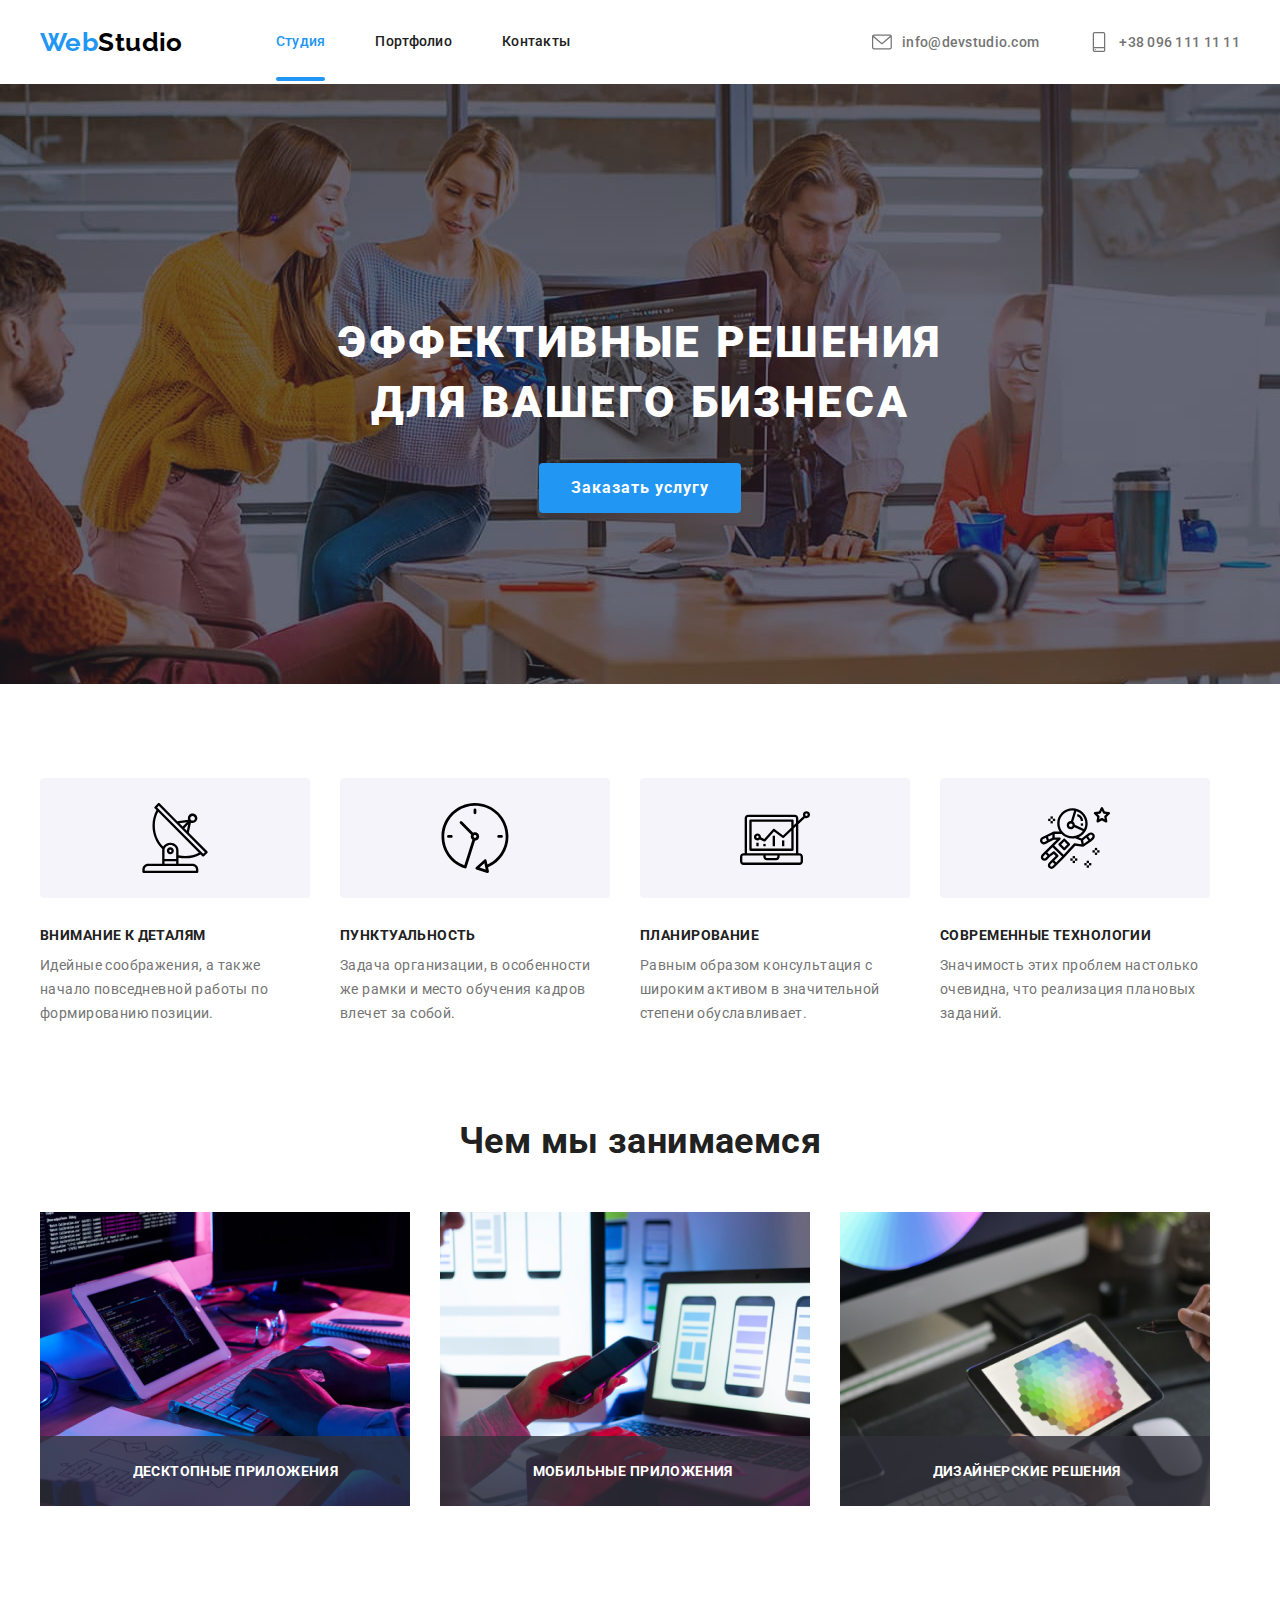
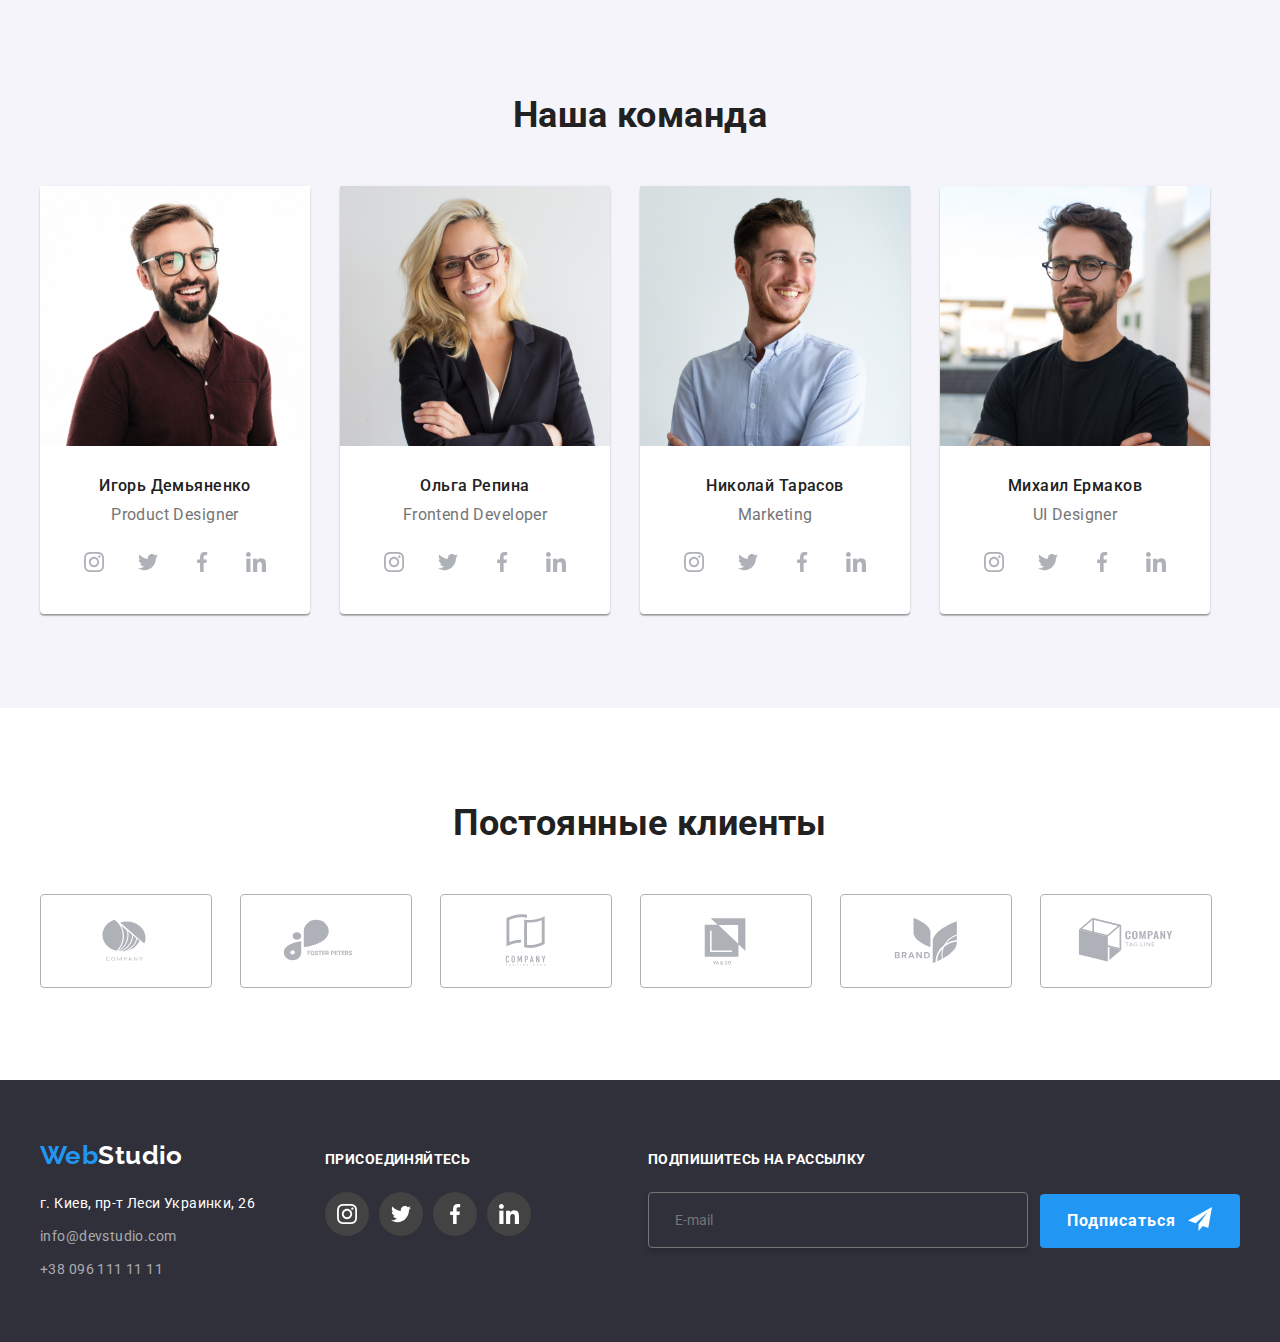
==== index.html @ 3d5f89b4 "add" ====
<!DOCTYPE html>
<html lang="ru">

<head>
    <meta charset="UTF-8">
    <meta http-equiv="X-UA-Compatible" content="IE=edge">
    <meta name="viewport" content="width=device-width, initial-scale=1.0">
    <title>Document</title>
    <link rel="preconnect" href="https://fonts.googleapis.com">
    <link rel="preconnect" href="https://fonts.gstatic.com" crossorigin>
    <link href="https://fonts.googleapis.com/css2?family=Raleway:wght@700&family=Roboto:wght@400;500;700;900&display=swap"
        rel="stylesheet">
    <link rel="stylesheet" href="./css/main.css">
    <link rel="stylesheet" href="./css/normalise.css">
</head>

    <body>
        <header class="header">
            <div class="container">
                <div class="section-header">
                    <nav class="header-nav">
                        <a class="logo link" href=""><span class="accent">Web</span>Studio</a>
                
                        <ul class="header-list list">
                            <li class="header-list-link">
                                <a class="header-link current link" href="./index.html">Студия</a>
                            </li>
                
                            <li class="header-list-link">
                                <a class="header-link link" href="./portfolio.html">Портфолио</a>
                            </li>
                
                            <li class="header-list-link">
                                <a class="header-link link" href="">Контакты</a>
                            </li>
                        </ul>
                    </nav>
                
                    <ul class="header-contakts-list list">
                        <li class="contacts-link">
                            
                            <a class="header-contakts-link link mail" href="mailto:info@devstudio.com">
                                <svg class="header-contakts-icon" aria-hidden="true">
                                    <use href="./images/icons.svg#icon-envelope"></use>
                                </svg>
                            </a>
                        </li>
                
                        <li class="contacts-link">
                            <a class="header-contakts-link link phone" href="tel:+380961111111">
                                <svg class="header-contakts-icon" aria-hidden="true">
                                    <use href="./images/icons.svg#icon-smartphone"></use>
                                </svg>
                            </a>
                        </li>
                    </ul>
                </div>
            </div>
            
        </header>
        <main>
            <div class="overlay">
                <section class="hero">
                    <div class="container">
                        <h1 class="hero-title">Эффективные решения <br> для вашего бизнеса</h1>
                        <button data-modal-open type="button" class="hero-btn btn">Заказать услугу</button>
                    </div>
                </section>
            </div>

            <section class="section benefits">
                <div class="container">
                    <h2 class="benefits-caption">Преимущества</h2>

                    <ul class="list list-benefits">
                        <li class="item">
                            <div class="list-benefits-icon">
                                <svg class="benefit-icon" aria-hidden="true">
                                    <use href="./images/icons.svg#icon-antenna"></use>
                                </svg>
                            </div>
                            <h3 class="benefits-title">Внимание к деталям</h3>
                            <p class="benefits-text">
                                Идейные соображения, а также начало повседневной работы по формированию позиции.
                            </p>
                        </li>
                    
                        <li class="item">
                            <div class="list-benefits-icon">
                                <svg class="benefit-icon" aria-hidden="true">
                                    <use href="./images/icons.svg#icon-clock"></use>
                                </svg>
                            </div>
                            <h3 class="benefits-title">Пунктуальность</h3>
                            <p class="benefits-text">
                                Задача организации, в особенности же рамки и место обучения кадров влечет за собой.
                            </p>
                        </li>
                    
                        <li class="item">
                            <div class="list-benefits-icon">
                                <svg class="benefit-icon" aria-hidden="true">
                                    <use href="./images/icons.svg#icon-diagram"></use>
                                </svg>
                            </div>
                            <h3 class="benefits-title">Планирование</h3>
                            <p class="benefits-text">
                                Равным образом консультация с широким активом в значительной степени обуславливает.
                            </p>
                        </li>
                    
                        <li class="item">
                            <div class="list-benefits-icon">
                                <svg class="benefit-icon" aria-hidden="true">
                                    <use href="./images/icons.svg#icon-astronaut"></use>
                                </svg>
                            </div>
                            <h3 class="benefits-title">Современные технологии</h3>
                            <p class="benefits-text">
                                Значимость этих проблем настолько очевидна, что реализация плановых заданий.
                            </p>
                        </li>
                    </ul>
                </div>
            </section>

            <section class="section section-activity">
                <div class="container">
                    <h2 class="activity-caption">
                        Чем мы занимаемся
                    </h2>
                    <ul class="list list-activity">
                        <li class="picture-activity">
                            <img src="./images/HTML.jpg" alt="код" width="370" height="294">
                            <div class="item-activity one">
                                <p>
                                    Десктопные приложения
                                </p>
                            </div>
                        </li>
                        <li class="picture-activity">
                            <img src="./images/develop.jpg" alt="разработка" width="370" height="294">
                            <div  class="item-activity two">
                                <p>
                                    Мобильные приложения
                                </p>
                            </div>
                        </li>
                        <li class="picture-activity">
                            <img src="./images/designers.jpg" alt="дизайн" width="370" height="294">
                            <div class="item-activity three">
                                <p>
                                    Дизайнерские решения
                                </p>
                            </div>
                        </li>
                    </ul>
                </div>
            </section>

            <section class="section team">
                <div class="container">
                    <h2 class="team-caption">
                        Наша команда
                    </h2>
                    <ul class="list list-team">
                        <li class="item-team">
                            <img src="./images/design.jpg" alt="дизайнер" width="270" height="270">
                            <div class="content-effects">
                                <h3 class="team-content">Игорь Демьяненко</h3><p class="team-position">Product Designer</p>

                                <ul class="list icon-list">
                                    <li class="social-icon-list">
                                        <a class="social-icon-item link" href="#">
                                            <svg class="social-icon" aria-hidden="true">
                                                <use href="./images/icons.svg#icon-insta"></use>
                                            </svg>
                                        </a>
                                    </li>
                                    <li class="social-icon-list">
                                        <a class="social-icon-item link" href="#">
                                            <svg class="social-icon" aria-hidden="true">
                                                <use href="./images/icons.svg#icon-tw"></use>
                                            </svg>
                                        </a>
                                    </li>
                                    <li class="social-icon-list">
                                       <a class="social-icon-item link" href="#">
                                        <svg class="social-icon" aria-hidden="true">
                                            <use href="./images/icons.svg#icon-fb"></use>
                                        </svg>
                                       </a>
                                    </li>
                                    <li class="social-icon-list">
                                        <a class="social-icon-item link" href="#">
                                            <svg class="social-icon" aria-hidden="true">
                                                <use href="./images/icons.svg#icon-in"></use>
                                            </svg>
                                        </a>
                                    </li>
                                </ul>
                 
                            </div>
                        </li>

                        <li class="item-team"><img src="./images/mark.jpg" alt="розработчик" width="270" height="270">
                            <div class="content-effects">
                                <h3 class="team-content">Ольга Репина</h3><p class="team-position">Frontend Developer</p>
                                <ul class="list icon-list">
                                    <li class="social-icon-list">
                                        <a class="social-icon-item link" href="#">
                                            <svg class="social-icon" aria-hidden="true">
                                                <use href="./images/icons.svg#icon-insta"></use>
                                            </svg>
                                        </a>
                                    </li>
                                    <li class="social-icon-list">
                                        <a class="social-icon-item link" href="#">
                                            <svg class="social-icon" aria-hidden="true">
                                                <use href="./images/icons.svg#icon-tw"></use>
                                            </svg>
                                        </a>
                                    </li>
                                    <li class="social-icon-list">
                                        <a class="social-icon-item link" href="#">
                                            <svg class="social-icon" aria-hidden="true">
                                                <use href="./images/icons.svg#icon-fb"></use>
                                            </svg>
                                        </a>
                                    </li>
                                    <li class="social-icon-list">
                                        <a class="social-icon-item link" href="#">
                                            <svg class="social-icon" aria-hidden="true">
                                                <use href="./images/icons.svg#icon-in"></use>
                                            </svg>
                                        </a>
                                    </li>
                                </ul>
                            </div>
                        </li>

                        <li class="item-team"><img src="./images/devel.jpg" alt="маркетолог" width="270" height="270">
                            <div class="content-effects">
                                <h3 class="team-content">Николай Тарасов</h3><p class="team-position">Marketing</p>
                                <ul class="list icon-list">
                                    <li class="social-icon-list">
                                        <a class="social-icon-item link" href="#">
                                            <svg class="social-icon" aria-hidden="true">
                                                <use href="./images/icons.svg#icon-insta"></use>
                                            </svg>
                                        </a>
                                    </li>
                                    <li class="social-icon-list">
                                        <a class="social-icon-item link" href="#">
                                            <svg class="social-icon" aria-hidden="true">
                                                <use href="./images/icons.svg#icon-tw"></use>
                                            </svg>
                                        </a>
                                    </li>
                                    <li class="social-icon-list">
                                        <a class="social-icon-item link" href="#">
                                            <svg class="social-icon" aria-hidden="true">
                                                <use href="./images/icons.svg#icon-fb"></use>
                                            </svg>
                                        </a>
                                    </li>
                                    <li class="social-icon-list">
                                        <a class="social-icon-item link" href="#">
                                            <svg class="social-icon" aria-hidden="true">
                                                <use href="./images/icons.svg#icon-in"></use>
                                            </svg>
                                        </a>
                                    </li>
                                </ul>
                            </div>
                        </li>

                        <li class="item-team"><img src="./images/des.jpg" alt="дизайнер" width="270" height="270">
                            <div class="content-effects">
                                <h3 class="team-content">Михаил Ермаков</h3><p class="team-position">UI Designer</p>
                                <ul class="list icon-list">
                                    <li class="social-icon-list">
                                        <a class="social-icon-item link" href="#">
                                            <svg class="social-icon" aria-hidden="true">
                                                <use href="./images/icons.svg#icon-insta"></use>
                                            </svg>
                                        </a>
                                    </li>
                                    <li class="social-icon-list">
                                        <a class="social-icon-item link" href="#">
                                            <svg class="social-icon" aria-hidden="true">
                                                <use href="./images/icons.svg#icon-tw"></use>
                                            </svg>
                                        </a>
                                    </li>
                                    <li class="social-icon-list">
                                        <a class="social-icon-item link" href="#">
                                            <svg class="social-icon" aria-hidden="true">
                                                <use href="./images/icons.svg#icon-fb"></use>
                                            </svg>
                                        </a>
                                    </li>
                                    <li class="social-icon-list">
                                        <a class="social-icon-item link" href="#">
                                            <svg class="social-icon" aria-hidden="true">
                                                <use href="./images/icons.svg#icon-in"></use>
                                            </svg>
                                        </a>
                                    </li>
                                </ul>
                            </div>                            
                        </li>
                    </ul>
                </div>
            </section>

            <section class="section section-client">
                <div class="container">
                    <h2 class="client-caption">Постоянные клиенты</h2>
                    <ul class="list client-list">
                        <li class="list-icon">
                            <a class="icon-link" href="#">
                                <svg class="client-icon" aria-hidden="true">
                                    <use href="./images/icons.svg#icon-logo"></use>
                                </svg>
                            </a>
                        </li>

                        <li class="list-icon">
                            <a class="icon-link" href="#">
                                <svg class="client-icon" aria-hidden="true">
                                    <use href="./images/icons.svg#icon-logo-1"></use>
                                </svg>
                            </a>
                        </li>

                        <li class="list-icon">
                            <a class="icon-link" href="#">
                                <svg class="client-icon" aria-hidden="true">
                                    <use href="./images/icons.svg#icon-logo-2"></use>
                                </svg>
                            </a>
                        </li>

                        <li class="list-icon">
                            <a class="icon-link" href="#">
                                <svg class="client-icon" aria-hidden="true">
                                    <use href="./images/icons.svg#icon-logo-3"></use>
                                </svg>
                            </a>
                        </li>

                        <li class="list-icon">
                            <a class="icon-link" href="#">
                                <svg class="client-icon" aria-hidden="true">
                                    <use href="./images/icons.svg#icon-logo-4"></use>
                                </svg>
                            </a>
                        </li>

                        <li class="list-icon">
                            <a class="icon-link" href="#">
                                <svg class="client-icon" aria-hidden="true">
                                    <use href="./images/icons.svg#icon-untitled"></use>
                                </svg>
                            </a>
                        </li>
                    </ul>
                    
                </div>
            </section>

        </main>

        <footer class="footer">
                <div class="container footer-flex">
                    <div class="adress">
                        <a class="logo link" href=""><span class="accent">Web</span>Studio</a>
                        
                        <address>
                            <ul class="footer-contakts-list list">
                                <li class="footer-menu">
                                    <a class="footer-contakts-link link" href="">г. Киев, пр-т Леси Украинки, 26</a>
                                </li>
                        
                                <li class="footer-menu">
                                    <a class="footer-contakts-link items link" href="mailto:info@devstudio.com">info@devstudio.com</a>
                                </li>
                        
                                <li class="footer-menu">
                                    <a class="footer-contakts-link items link" href="tel:+380961111111">+38 096 111 11 11</a>
                                </li>
                            </ul>
                        </address>
                    </div>
                    
                    <div>
                        <b class="cta">присоединяйтесь</b>
                        <ul class="list list-cta">
                            <li class="social-item-cta">
                                <a class="social-icon-footer link" href="#">
                                    <svg class="social-icon-cta" aria-hidden="true">
                                        <use href="./images/icons.svg#icon-insta"></use>
                                    </svg>
                                </a>
                            </li>
                            <li class="social-item-cta">
                                <a class="social-icon-footer link" href="#">
                                    <svg class="social-icon-cta" aria-hidden="true">
                                        <use href="./images/icons.svg#icon-tw"></use>
                                    </svg>
                                </a>
                            </li>
                            <li class="social-item-cta">
                                <a class="social-icon-footer link" href="#">
                                    <svg class="social-icon-cta" aria-hidden="true">
                                        <use href="./images/icons.svg#icon-fb"></use>
                                    </svg>
                                </a>
                            </li>
                            <li class="social-item-cta">
                                <a class="social-icon-footer link" href="#">
                                    <svg class="social-icon-cta" aria-hidden="true">
                                        <use href="./images/icons.svg#icon-in"></use>
                                    </svg>
                                </a>
                            </li>
                        </ul>
                    </div>

                    <div class="follow-form">
                        <b class="cta">подпишитесь на рассылку</b>
                        <form class="form-follow-send">
                            <label class="form-follow-lable" for="follow-email"></label>
                            <input class="form-follow-input" id="follow-email" type="text" name="email" placeholder="E-mail">
                            <button class="form-send-button" type="submit">Подписаться
                                <svg class="form-send-icon" aria-hidden="true" width="24" height="24">
                                    <use href="./images/icons.svg#icon-send"></use>
                                </svg>
                            </button>
                        </form>
                    </div>
                </div>
        </footer>
        <script src="./js/modal.js"></script>

        <div class="backdrop is-hidden" data-modal>
            <div class="modal">
                <button type="button" data-modal-close class="modal-button">
                    <svg class="close-button" aria-hidden="true" width="11" height="11">
                        <use href="./images/icons.svg#icon-Vector"></use>
                    </svg>
                </button>
                <strong class="modal-title">
                    Оставьте свои данные, мы вам перезвоним
                </strong>
                <form class="form" name="form-main">
                    <div class="form-field-group">
                        <label class="form-field-lable" for="user-name">Имя</label>                    
                        <input class="form-field-input" id="user-name" type="text" name="name" autofocus>
                        <svg class="form-field-icon" aria-hidden="true" width="12" height="12">
                            <use href="./images/icons.svg#icon-user"></use>
                        </svg>
                    </div>

                    <label class="form-field-lable" for="user-tel">Телефон</label>
                    <div class="form-field-group">
                        <input class="form-field-input" id="user-tel" type="tel" name="tel">
                        <svg class="form-field-icon" aria-hidden="true" width="13" height="13">
                            <use href="./images/icons.svg#icon-tel"></use>
                        </svg>
                    </div>
                
                    <label class="form-field-lable" for="user-email">Почта</label>
                    <div class="form-field-group">
                        <input class="form-field-input" id="user-email" type="email" name="email">
                        <svg class="form-field-icon" aria-hidden="true" width="15" height="12">
                            <use href="./images/icons.svg#icon-email"></use>
                        </svg>
                    </div>
                
                    <label class="form-field-lable" for="user-comment">Коментарий</label>
                    <div class="form-field-group">
                        
                        <textarea class="form-field-input form-field-textarea" name="feedback" id="user-comment" rows="10"
                            placeholder="Введите текст"></textarea>
                    </div>

                    <label class="check option"><a class="check__agree" href="">Условия договора</a>Соглашаюсь с рассылкой и принимаю 
                        <input class="check__input visually-hidden" type="checkbox" name="term-condition">
                    </label>
                    <button class="form-field-button" type="submit">Отправить</button>
                </form>
            </div>
        </div>
        <script src="./css/js/modal.js"></script>
    </body>
</html>
---- css/main.css ----
:root {
  --font-family-primary: 'Roboto', sans-serif;
  --font-family-logo: 'Raleway', sans-serif;
  --color-background-primary: #e5e5e5;
  --color-tertiary: #ffffff;
  --color-primary: #757575;
  --color-secondary: #212121;
  --color-accent: #2196f3;
  --color-background: #2f303a;
  --color-button: #f5f4fa;
  --color-button-secondary: #eeeeee;
  --color-logo: #000000;
  --color-top: #ececec;
  --color-client: #afb1b8;
}

body {
  font-family: var(--font-family-primary);
  background-color: var(--color-background-primar);
  color: var(--color-primary);
  font-size: 14px;
  font-weight: 400;
  line-height: 1.7;
  letter-spacing: 0.03em;
}

.link {
  text-decoration: none;
  color: inherit;
  transition: opacity 250ms cubic-bezier(0.4, 0, 0.2, 1);
}

.list {
  list-style: none;
  display: flex;
  padding-left: 0;
  margin: 0;
}

/* .section-header,
.section-hero,
.section-benefits,
.section-activity,
.section-team,
.section-footer,
.section-button { */

.container {
  margin-left: auto;
  margin-right: auto;
  width: 1200px;
  padding-left: 15px;
  padding-right: 15px;
}

h1,
h2,
h3,
h4,
h5,
h6,
p {
  margin: 0;
}

img {
  display: block;
  max-width: 100%;
  height: auto;
}

.section {
  padding-top: 94px;
  padding-bottom: 94px;
}

*:focus-visible {
  outline: none;
}

/* header */

.section-header .header-nav {
  display: flex;
  align-items: center;
}

.section-header {
  display: flex;
}
.logo {
  font-family: var(--font-family-logo);
  font-weight: 700;
  font-size: 26px;
  line-height: 1.19;

  color: var(--color-logo);
}

.accent {
  color: var(--color-accent);
}

.header-link,
.header-contakts-link {
  padding-top: 32px;
  padding-bottom: 32px;

  font-weight: 500;
  line-height: 1.14;
  line-height: 100%;
  letter-spacing: 0.02em;
  color: var(--color-secondary);
}
.current {
  position: relative;
}
.header-link.current::after {
  position: absolute;
  content: ' ';
  display: block;
  background-color: var(--color-accent);
  bottom: 0;
  height: 4px;
  width: 100%;
  border-radius: 2px;
}

.mail::after {
  content: 'info@devstudio.com';
  display: inline-block;
}

.phone::after {
  content: '+38 096 111 11 11';
  display: inline-block;
}

.contacts-link {
  display: flex;
  align-items: center;
}

.header-contakts-link {
  display: flex;
  align-items: center;
  fill: var(--color-primary);
  cursor: pointer;
  color: var(--color-primary);
}

.header-link:hover,
.header-link:focus,
.current,
.accent {
  color: var(--color-accent);
  transition: cubic-bezier(0.4, 0, 0.2, 1);
  transition-duration: 250ms;
}

.current::after {
  content: ' ';
}

.header-contakts-link:hover,
.header-contakts-link:focus {
  color: var(--color-accent);
  fill: var(--color-accent);
  transition: cubic-bezier(0.4, 0, 0.2, 1);
  transition-duration: 250ms;
}

.header-contakts-icon {
  width: 20px;
  height: 20px;
  margin-right: 10px;
}

.header-list {
  margin-left: 93px;
}
.header-contakts-list {
  margin-left: auto;
}

.header-list-link:not(:last-child),
.contacts-link:not(:last-child) {
  margin-right: 50px;
}

/* hero */

.hero {
  padding-top: 200px;
  padding-bottom: 200px;
  text-align: center;
}
.overlay {
  background-image: linear-gradient(to right, rgba(47, 48, 58, 0.4), rgba(47, 48, 58, 0.4)),
    url(../images/bg.jpg);
  background-color: var(--color-background);
  background-repeat: no-repeat;
  background-position: center;
  background-size: cover;
  max-width: 1600px;
  max-height: 600px;
  margin-left: auto;
  margin-right: auto;
}

.hero-title {
  font-weight: 900;
  font-size: 44px;
  text-transform: uppercase;
  letter-spacing: 0.06em;
  line-height: 1.36;
  margin-bottom: 30px;
  color: var(--color-tertiary);
}

.btn {
  margin: auto;
}

.hero-btn {
  background-color: var(--color-accent);

  font-family: var(--font-family-primary);
  font-weight: 700;
  font-size: 16px;
  line-height: 1.88;
  letter-spacing: 0.06em;
  color: var(--color-tertiary);
  cursor: pointer;

  border: none;
  border-radius: 4px;
  display: block;

  padding: 10px 32px;
}

.button.active {
  background-color: var(--color-accent);
  color: var(--color-tertiary);
  cursor: pointer;
}

/* benefits */

.list-benefits-icon {
  display: flex;
  width: 270px;
  height: 120px;
  align-items: center;
  justify-content: center;
  border-radius: 4px;
  background-color: var(--color-button);
  margin-bottom: 30px;
}

.benefit-icon {
  width: 70px;
  height: 70px;
}

.benefits-caption,
.activity-caption,
.team-caption,
.client-caption {
  font-weight: 700;
  font-size: 36px;
  line-height: 1.17;
  color: var(--color-secondary);
  margin-bottom: 50px;
}

.benefits-caption {
  display: none;
}

.benefits-title {
  color: var(--color-secondary);
  font-weight: 700;
  font-size: 14px;
  line-height: 1.14;
  text-transform: uppercase;
  margin-bottom: 10px;
}

.benefits-text {
  color: var(--color-primary);
  line-height: 1.71;
}

.section-benefits .list {
  display: flex;
}

.item:not(:last-child) {
  margin-right: 30px;
}

.list-benefits .item {
  width: 270px;
}

/* activity */
.section-activity {
  margin-top: -94px;
}

.picture-activity:not(:last-child) {
  margin-right: 30px;
}

.activity-caption,
.client-caption {
  text-align: center;
}

.picture-activity {
  position: relative;
}

.picture-activity::before {
  position: absolute;
  bottom: 0;
  background-color: rgba(47, 48, 58, 0.8);
  content: ' ';
  width: 100%;
  height: 70px;
}

.item-activity {
  bottom: 27px;
  position: absolute;
  font-weight: 700;
  text-transform: uppercase;
  line-height: 1.17;
  color: var(--color-tertiary);
  left: 25%;
}

/* team */

.team {
  background-color: var(--color-button);
}

.team-caption {
  padding-bottom: 0;
  text-align: center;
}

.item-team:not(:last-child) {
  margin-right: 30px;
}

.team-content {
  color: var(--color-secondary);
  font-size: 16px;
  font-weight: 500;
  line-height: 1.19;
  text-align: center;
  margin-bottom: 10px;
}

.team-position {
  color: var(--color-primary);
  font-size: 16px;
  line-height: 1.19;
}

.list-team {
  text-align: center;
}

.item-team {
  width: 270px;
  background-color: rgba(255, 255, 255, 1);
  border-radius: 4px;
  box-shadow: 0px 2px 1px 0px rgba(0, 0, 0, 0.2), 0px 1px 1px 0px rgba(0, 0, 0, 0.14),
    0px 1px 3px 0px rgba(0, 0, 0, 0.12);
}

.content-effects {
  padding-top: 30px;
}

.icon-list {
  margin-top: 16px;
  margin-bottom: 30px;
}

.social-icon-list:first-child {
  margin-left: 32px;
}
.social-icon-list:not(:last-child) {
  margin-right: 10px;
}

.social-icon-item {
  display: block;
  width: 44px;
  height: 44px;
  border-radius: 50%;
}

.social-icon-item:hover,
.social-icon-item:focus {
  background-color: var(--color-accent);
  transition: cubic-bezier(0.4, 0, 0.2, 1);
  transition-duration: 250ms;
}

.social-icon {
  fill: var(--color-client);
  cursor: pointer;
  padding: 12px;
  width: 20px;
  height: 20px;
}

.social-icon:hover {
  fill: var(--color-tertiary);
  transition: cubic-bezier(0.4, 0, 0.2, 1);
  transition-duration: 250ms;
}

/*    clients   */

.icon-link {
  width: 100%;
  height: 100%;
  display: flex;
  align-items: center;
  justify-content: center;
  cursor: pointer;
  fill: var(--color-client);
  border: 1px solid var(--color-client);
  border-radius: 4px;
}

.list-icon {
  width: 170px;
  height: 92px;
}

.list-icon:not(:last-child) {
  margin-right: 30px;
}

.icon-link:hover,
.icon-link:focus {
  fill: var(--color-accent);
  transition: cubic-bezier(0.4, 0, 0.2, 1);
  transition-duration: 250ms;
}

.icon-link:hover,
.icon-link:focus {
  border: 1px solid var(--color-accent);
  transition: cubic-bezier(0.4, 0, 0.2, 1);
  transition-duration: 250ms;
}

.client-icon {
  width: 106px;
  height: 60px;
}

/* footer */

.footer-contakts-link {
  color: var(--color-tertiary);
  line-height: 1.71;
  font-style: normal;
}

.footer-menu:not(:last-child) {
  margin-bottom: 9px;
}

.footer-contakts-link:hover,
.footer-contakts-link:focus {
  color: var(--color-accent);
  transition: cubic-bezier(0.4, 0, 0.2, 1);
  transition-duration: 250ms;
}

.footer-contakts-list .items {
  color: rgba(255, 255, 255, 0.6);
}

.footer {
  background-color: var(--color-background);
  padding-top: 60px;
  padding-bottom: 60px;
}
.footer-flex {
  display: flex;
  align-items: baseline;
}

.footer .logo {
  color: var(--color-tertiary);
}

.adress {
  margin-right: 70px;
}

.footer-contakts-list {
  display: block;
  margin-top: 20px;
}

/* call-to-action */

.cta {
  color: var(--color-tertiary);
  text-transform: uppercase;
  line-height: 1.14;
  font-weight: 700;
  letter-spacing: 0.03em;
}

.list-cta,
.form-follow-input {
  margin-top: 20px;
}

.social-item-cta:not(:last-child) {
  margin-right: 10px;
}

.social-icon-footer {
  display: block;
  width: 44px;
  height: 44px;
  background-color: #434343;
  border-radius: 50%;
}

.social-icon-cta {
  cursor: pointer;
  padding: 12px;
  fill: var(--color-tertiary);
  width: 20px;
  height: 20px;
}

.social-icon-footer:hover,
.social-icon-footer:focus {
  cursor: pointer;
  border-radius: 50%;
  background-color: var(--color-accent);
  transition: cubic-bezier(0.4, 0, 0.2, 1);
  transition-duration: 250ms;
}

.follow-form {
  display: block;
  margin-left: auto;
}

.form-follow-send {
  display: flex;
  align-items: flex-end;
}

.form-follow-input {
  height: 50px;
  width: 358px;
  padding: 2px 10px;
  border: none;
  border-radius: 4px;
  font-size: 16px;
  box-shadow: 0px 4px 4px 0px rgba(0, 0, 0, 0.15);
  background-color: var(--color-background);
  border: 1px solid var(--color-primary);
  font: inherit;
}

.form-follow-input:hover,
.form-follow-input:focus {
  border-color: var(--color-accent);
  color: var(--color-tertiary);
  transition: cubic-bezier(0.4, 0, 0.2, 1);
  transition-duration: 250ms;
}

.form-follow-input::placeholder {
  padding: 15px 295px 15px 16px;
}

.form-field-input:hover + svg,
.form-field-input:focus + svg {
  fill: var(--color-accent);
  border-color: var(--color-accent);
  transition: cubic-bezier(0.4, 0, 0.2, 1);
  transition-duration: 250ms;
}

.form-send-button {
  position: relative;
  height: 50px;
  width: 200px;
  background-color: var(--color-accent);
  border-radius: 4px;
  padding: 27px;
  border: none;
  margin-left: 12px;
  cursor: pointer;
  align-items: center;
  display: flex;

  font-family: var(--font-family-primary);
  font-weight: 700;
  font-size: 16px;
  line-height: 1.88;
  letter-spacing: 0.06em;
  color: var(--color-tertiary);
}

.form-send-icon {
  position: absolute;
  fill: var(--color-tertiary);
  right: 28px;
  top: 13px;
  margin-left: 10px;
}

/* portfolio */
/* titles */

.header-border {
  border-bottom: 1px solid var(--color-top);
}

.button {
  font-family: var(--font-family-primary);
  background-color: var(--color-button);
  color: var(--color-secondary);
  font-weight: 500;
  font-size: 16px;
  line-height: 1.63;
  letter-spacing: 0.03em;
  border: none;
  cursor: pointer;
  border-radius: 4px;

  padding: 6px 22px;
}

.button:last-child {
  margin-right: 0;
}

.btn-list:hover,
.btn-list:focus {
  box-shadow: 0px 3px 1px rgba(0, 0, 0, 0.1), 0px 1px 2px rgba(0, 0, 0, 0.08),
    0px 2px 2px rgba(0, 0, 0, 0.12);
}

.button:hover,
.button:focus {
  background-color: var(--color-accent);
  color: var(--color-tertiary);
  transition: cubic-bezier(0.4, 0, 0.2, 1);
  transition-duration: 250ms;
}

/* projects */

.container-project {
  flex-wrap: wrap;
}

.element-project:nth-last-child(-n + 3) {
  margin-bottom: 0;
}

.element-project:not(:nth-child(3n)) {
  margin-right: 30px;
}

.element-project {
  position: relative;
  box-sizing: border-box;
  width: 370px;
  height: auto;
  margin-bottom: 30px;
  background-color: rgba(255, 255, 255, 1);
  overflow: hidden;
}

.project-link {
  display: block;
}

.project-img {
  display: block;
  position: relative;
  width: 370px;
  height: 294px;
  overflow: hidden;
}

.project-link:hover {
  box-shadow: 1px 4px 6px rgba(0, 0, 0, 0.16), 0px 4px 4px rgba(0, 0, 0, 0.06),
    0px 1px 1px rgba(0, 0, 0, 0.12);
}

.projects-title {
  color: var(--color-secondary);
  font-size: 18px;
  font-weight: 700;
  line-height: 2;
  letter-spacing: 0.06em;

  margin-bottom: 4px;
}

.projects-items {
  font-size: 16px;
  line-height: 1.88;
  margin-bottom: 0;
}

.projects-item {
  padding: 20px 24px;
  border-bottom: 1px solid var(--color-button-secondary);
  border-left: 1px solid var(--color-button-secondary);
  border-right: 1px solid var(--color-button-secondary);
}

.project-overlay {
  position: absolute;
  padding: 63px 24px;
  top: 0;
  left: 0;

  font-size: 18px;
  line-height: 1.55;
  color: var(--color-tertiary);
  background-color: var(--color-accent);

  transform: translateY(410px);
  transition: cubic-bezier(0.4, 0, 0.2, 1);
  transition-duration: 250ms;
}

.project-link:hover .project-overlay {
  transform: translateY(0);
}

.button-caption {
  display: none;
}

.button-list {
  justify-content: center;
  margin-bottom: 50px;
}

.btn-list {
  margin-right: 8px;
}

/* modal */

.backdrop {
  position: fixed;
  left: 0;
  top: 0;

  width: 100%;
  height: 100%;

  background-color: rgba(0, 0, 0, 0.2);
  transition: opacity 250ms cubic-bezier(0.4, 0, 0.2, 1);
}

.backdrop.is-hidden {
  opacity: 0;
  pointer-events: none;
  visibility: hidden;
}

.modal {
  position: absolute;
  top: 50%;
  left: 50%;
  transform: translate(-50%, -50%);
  padding: 40px;

  width: 528px;
  height: 581px;
  border-radius: 4px;

  background-color: var(--color-tertiary);
  box-shadow: 0px 2px 1px 0px rgba(0, 0, 0, 0.2), 0px 1px 1px 0px rgba(0, 0, 0, 0.14),
    0px 1px 3px 0px rgba(0, 0, 0, 0.12);
}

.overlay-button {
  position: relative;
}

.project-overlay {
  transition: cubic-bezier(0.4, 0, 0.2, 1);
  transition-duration: 1250ms;
}

.close-button {
  position: absolute;
  transform: translate(-75%, -75%);

  margin: 3px 4px 4px 4px;
  border: 1px solid var(--color-tertiary);
}
.close-button:hover,
.close-button:focus {
  fill: var(--color-accent);
}

.modal-button {
  position: absolute;
  top: 8px;
  right: 8px;
  padding: 0;

  width: 30px;
  height: 30px;

  border: 1px solid rgba(0, 0, 0, 0.1);
  border-radius: 50%;
  background-color: var(--color-tertiary);
  cursor: pointer;
  transition: cubic-bezier(0.4, 0, 0.2, 1);
  transition-duration: 250ms;
}

.modal-title {
  font-weight: 700;
  font-size: 20px;
  line-height: 1.15;
  color: var(--color-secondary);
}
.form {
  padding-top: 12px;
}

.form-field-lable {
  font-size: 12px;
  line-height: 1.16;

  display: block;
  color: var(--color-primary);
  padding-bottom: 4px;
}

.form-field-group {
  position: relative;
  border: 1px solid var(--color-client);
  border-radius: 4px;
  margin-bottom: 10px;
}

.form-field-input {
  background-color: var(--color-tertiary);
  height: 35px;
  width: 448px;
  border: none;
  padding-left: 35px;
  padding-right: 13px;
  cursor: pointer;
}

.form-field-group:hover,
.form-field-group:focus,
.form-field-group:active,
.form-field-input:hover,
.form-field-input:focus,
.form-field-input:active {
  fill: var(--color-accent);
  border-color: var(--color-accent);
}

.form-field-icon {
  position: absolute;
  top: 50%;
  left: 3%;
  transform: translateY(-50%);

  fill: var(--color-logo);
}

.form-field-textarea {
  height: 120px;
  resize: none;
  padding: 12px 16px;
}

.form-field-button {
  width: 200px;
  height: 50px;
  background-color: var(--color-accent);
  font-family: var(--font-family-primary);
  font-weight: 700;
  font-size: 16px;
  line-height: 1.88;
  letter-spacing: 0.06em;
  color: var(--color-tertiary);
  cursor: pointer;

  border: none;
  border-radius: 4px;
  display: block;

  margin-top: 30px;
  margin-left: auto;
  margin-right: auto;
}

.check-input {
  appearance: none;
  width: 16px;
  height: 15px;
  border: 1px solid #2196f3;

  position: relative;
  display: flex;
  align-items: center;
  margin-right: 7px;
}

.form-check {
  display: flex;
  align-items: center;
  cursor: pointer;
  margin-top: 20px;
}

.option {
  display: flex;
  justify-content: flex-end;
  flex-direction: row-reverse;
  margin-left: 14px;
  padding-top: 10px;
}

.check__input {
  margin-right: 7px;
  border: none;
  cursor: pointer;
}

.check__agree {
  color: var(--color-accent);
  padding-left: 3px;
}
---- css/normalise.css ----
/*! normalize.css v8.0.1 | MIT License | github.com/necolas/normalize.css */

/* Document
   ========================================================================== */

/**
 * 1. Correct the line height in all browsers.
 * 2. Prevent adjustments of font size after orientation changes in iOS.
 */

html {
  line-height: 1.15; /* 1 */
  -webkit-text-size-adjust: 100%; /* 2 */
}

/* Sections
   ========================================================================== */

/**
 * Remove the margin in all browsers.
 */

body {
  margin: 0;
}

/**
 * Render the `main` element consistently in IE.
 */

main {
  display: block;
}

/**
 * Correct the font size and margin on `h1` elements within `section` and
 * `article` contexts in Chrome, Firefox, and Safari.
 */

h1 {
  font-size: 2em;
  margin: 0.67em 0;
}

/* Grouping content
   ========================================================================== */

/**
 * 1. Add the correct box sizing in Firefox.
 * 2. Show the overflow in Edge and IE.
 */

hr {
  box-sizing: content-box; /* 1 */
  height: 0; /* 1 */
  overflow: visible; /* 2 */
}

/**
 * 1. Correct the inheritance and scaling of font size in all browsers.
 * 2. Correct the odd `em` font sizing in all browsers.
 */

pre {
  font-family: monospace, monospace; /* 1 */
  font-size: 1em; /* 2 */
}

/* Text-level semantics
   ========================================================================== */

/**
 * Remove the gray background on active links in IE 10.
 */

a {
  background-color: transparent;
}

/**
 * 1. Remove the bottom border in Chrome 57-
 * 2. Add the correct text decoration in Chrome, Edge, IE, Opera, and Safari.
 */

abbr[title] {
  border-bottom: none; /* 1 */
  text-decoration: underline; /* 2 */
  text-decoration: underline dotted; /* 2 */
}

/**
 * Add the correct font weight in Chrome, Edge, and Safari.
 */

b,
strong {
  font-weight: bolder;
}

/**
 * 1. Correct the inheritance and scaling of font size in all browsers.
 * 2. Correct the odd `em` font sizing in all browsers.
 */

code,
kbd,
samp {
  font-family: monospace, monospace; /* 1 */
  font-size: 1em; /* 2 */
}

/**
 * Add the correct font size in all browsers.
 */

small {
  font-size: 80%;
}

/**
 * Prevent `sub` and `sup` elements from affecting the line height in
 * all browsers.
 */

sub,
sup {
  font-size: 75%;
  line-height: 0;
  position: relative;
  vertical-align: baseline;
}

sub {
  bottom: -0.25em;
}

sup {
  top: -0.5em;
}

/* Embedded content
   ========================================================================== */

/**
 * Remove the border on images inside links in IE 10.
 */

img {
  border-style: none;
}

/* Forms
   ========================================================================== */

/**
 * 1. Change the font styles in all browsers.
 * 2. Remove the margin in Firefox and Safari.
 */

button,
input,
optgroup,
select,
textarea {
  font-family: inherit; /* 1 */
  font-size: 100%; /* 1 */
  line-height: 1.15; /* 1 */
  margin: 0; /* 2 */
}

/**
 * Show the overflow in IE.
 * 1. Show the overflow in Edge.
 */

button,
input {
  /* 1 */
  overflow: visible;
}

/**
 * Remove the inheritance of text transform in Edge, Firefox, and IE.
 * 1. Remove the inheritance of text transform in Firefox.
 */

button,
select {
  /* 1 */
  text-transform: none;
}

/**
 * Correct the inability to style clickable types in iOS and Safari.
 */

button,
[type='button'],
[type='reset'],
[type='submit'] {
  -webkit-appearance: button;
}

/**
 * Remove the inner border and padding in Firefox.
 */

button::-moz-focus-inner,
[type='button']::-moz-focus-inner,
[type='reset']::-moz-focus-inner,
[type='submit']::-moz-focus-inner {
  border-style: none;
  padding: 0;
}

/**
 * Restore the focus styles unset by the previous rule.
 */

button:-moz-focusring,
[type='button']:-moz-focusring,
[type='reset']:-moz-focusring,
[type='submit']:-moz-focusring {
  outline: 1px dotted ButtonText;
}

/**
 * Correct the padding in Firefox.
 */

fieldset {
  padding: 0.35em 0.75em 0.625em;
}

/**
 * 1. Correct the text wrapping in Edge and IE.
 * 2. Correct the color inheritance from `fieldset` elements in IE.
 * 3. Remove the padding so developers are not caught out when they zero out
 *    `fieldset` elements in all browsers.
 */

legend {
  box-sizing: border-box; /* 1 */
  color: inherit; /* 2 */
  display: table; /* 1 */
  max-width: 100%; /* 1 */
  padding: 0; /* 3 */
  white-space: normal; /* 1 */
}

/**
 * Add the correct vertical alignment in Chrome, Firefox, and Opera.
 */

progress {
  vertical-align: baseline;
}

/**
 * Remove the default vertical scrollbar in IE 10+.
 */

textarea {
  overflow: auto;
}

/**
 * 1. Add the correct box sizing in IE 10.
 * 2. Remove the padding in IE 10.
 */

[type='checkbox'],
[type='radio'] {
  box-sizing: border-box; /* 1 */
  padding: 0; /* 2 */
}

/**
 * Correct the cursor style of increment and decrement buttons in Chrome.
 */

[type='number']::-webkit-inner-spin-button,
[type='number']::-webkit-outer-spin-button {
  height: auto;
}

/**
 * 1. Correct the odd appearance in Chrome and Safari.
 * 2. Correct the outline style in Safari.
 */

[type='search'] {
  -webkit-appearance: textfield; /* 1 */
  outline-offset: -2px; /* 2 */
}

/**
 * Remove the inner padding in Chrome and Safari on macOS.
 */

[type='search']::-webkit-search-decoration {
  -webkit-appearance: none;
}

/**
 * 1. Correct the inability to style clickable types in iOS and Safari.
 * 2. Change font properties to `inherit` in Safari.
 */

::-webkit-file-upload-button {
  -webkit-appearance: button; /* 1 */
  font: inherit; /* 2 */
}

/* Interactive
   ========================================================================== */

/*
 * Add the correct display in Edge, IE 10+, and Firefox.
 */

details {
  display: block;
}

/*
 * Add the correct display in all browsers.
 */

summary {
  display: list-item;
}

/* Misc
   ========================================================================== */

/**
 * Add the correct display in IE 10+.
 */

template {
  display: none;
}

/**
 * Add the correct display in IE 10.
 */

[hidden] {
  display: none;
}
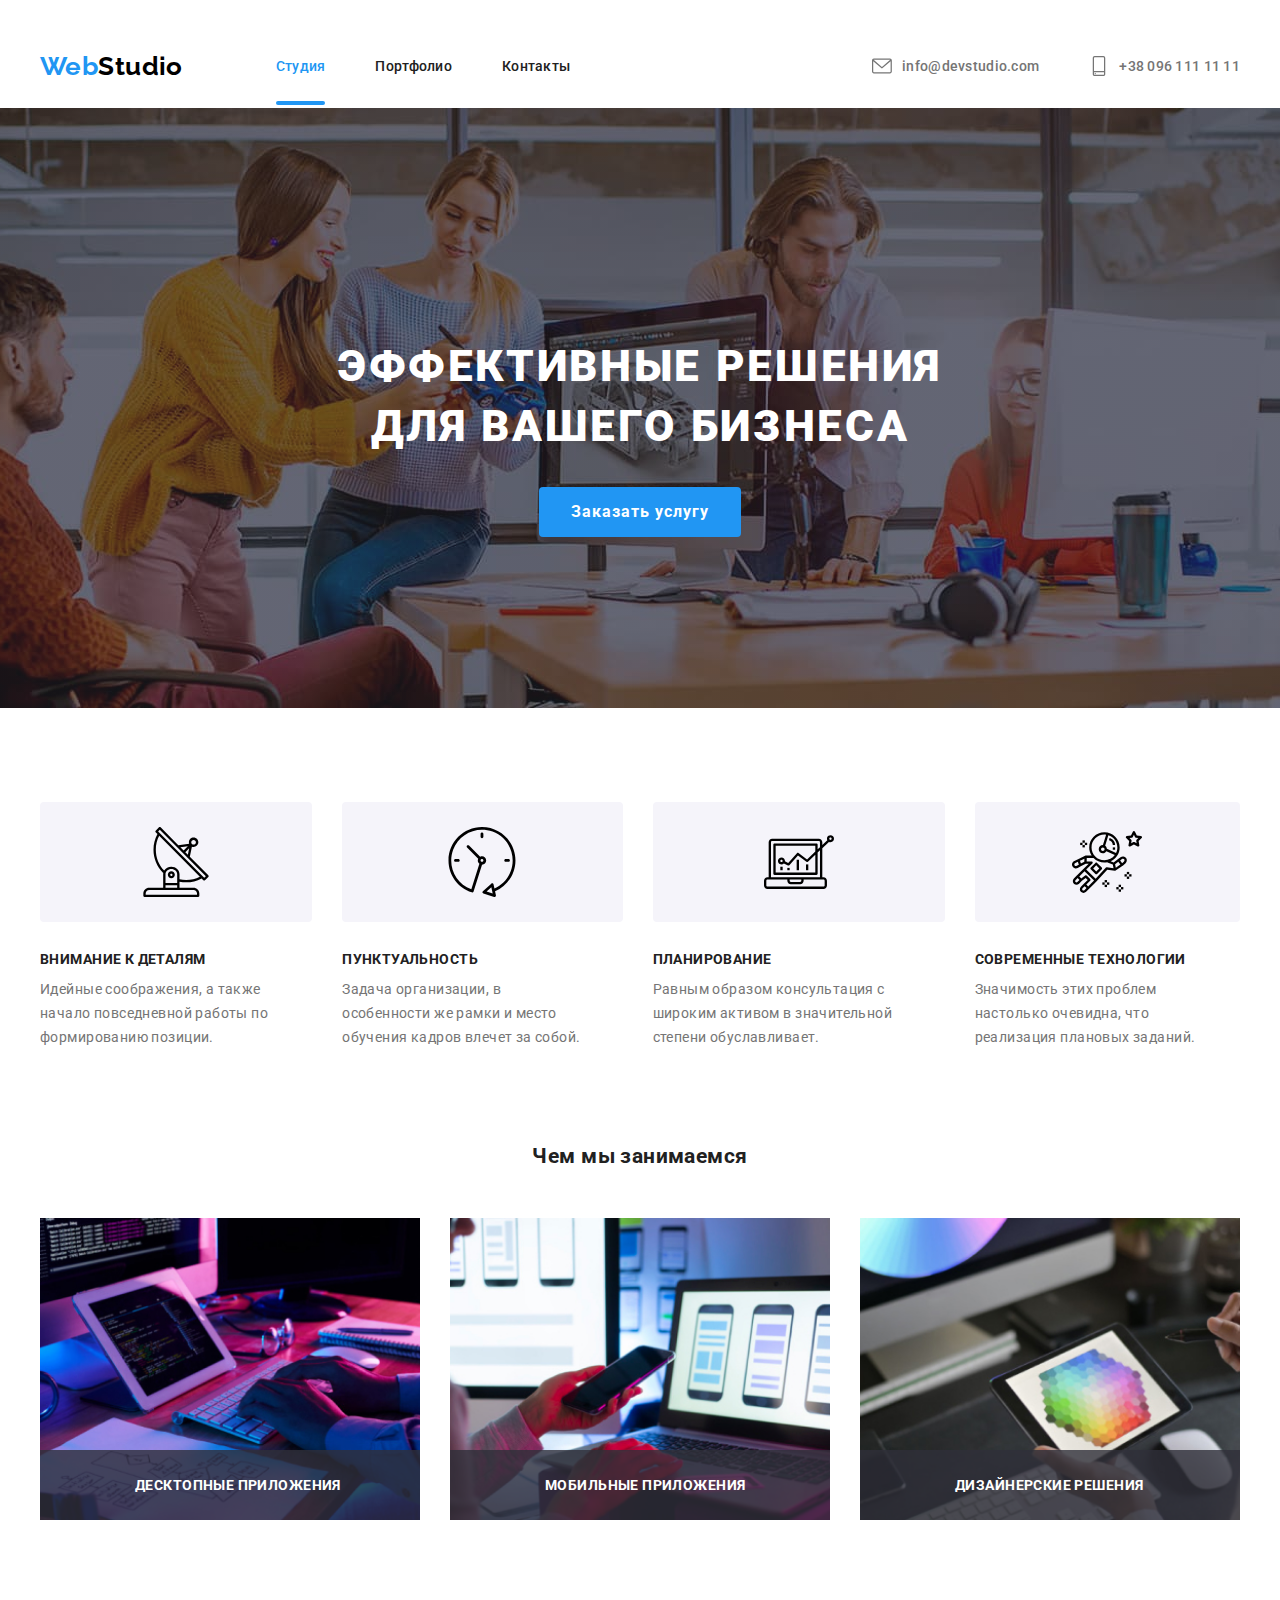
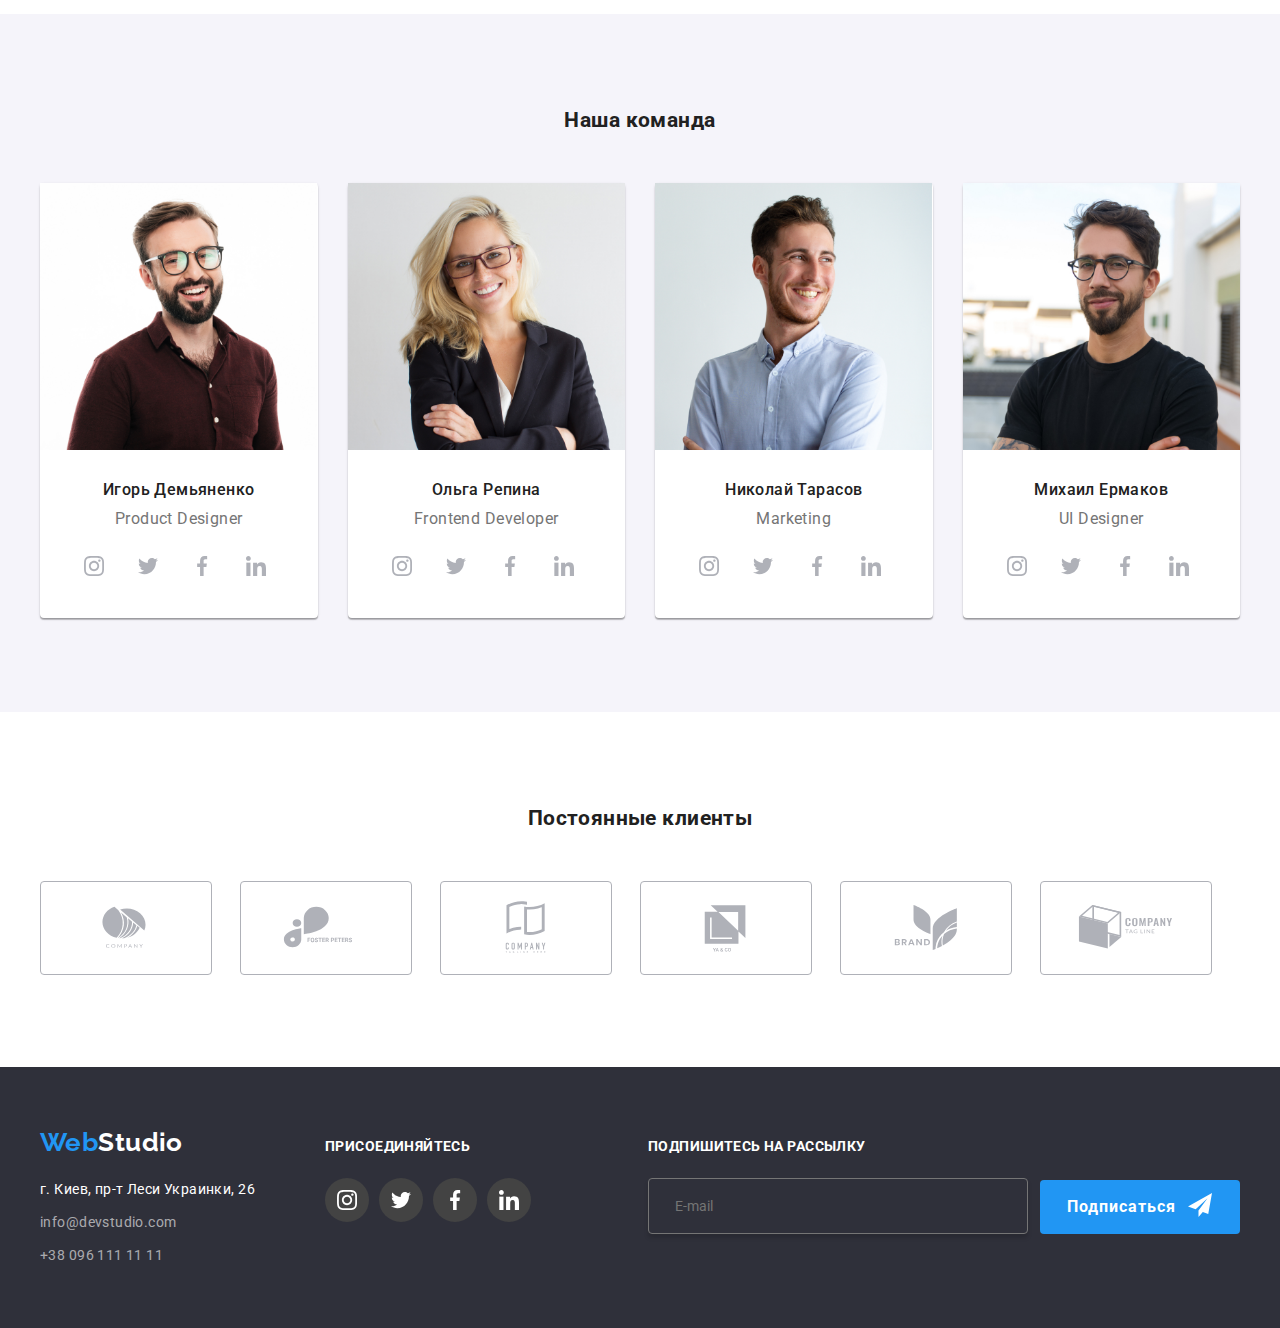
==== commit dd11923c: "add" ====
--- a/index.html
+++ b/index.html
@@ -10,113 +10,107 @@
     <link rel="preconnect" href="https://fonts.gstatic.com" crossorigin>
     <link href="https://fonts.googleapis.com/css2?family=Raleway:wght@700&family=Roboto:wght@400;500;700;900&display=swap"
         rel="stylesheet">
-    <link rel="stylesheet" href="./css/main.css">
+    <link rel="stylesheet" href="./css/main.min.css">
     <link rel="stylesheet" href="./css/normalise.css">
 </head>
 
     <body>
-        <header class="header">
-            <div class="container">
-                <div class="section-header">
-                    <nav class="header-nav">
-                        <a class="logo link" href=""><span class="accent">Web</span>Studio</a>
-                
-                        <ul class="header-list list">
-                            <li class="header-list-link">
-                                <a class="header-link current link" href="./index.html">Студия</a>
-                            </li>
-                
-                            <li class="header-list-link">
-                                <a class="header-link link" href="./portfolio.html">Портфолио</a>
-                            </li>
-                
-                            <li class="header-list-link">
-                                <a class="header-link link" href="">Контакты</a>
-                            </li>
-                        </ul>
-                    </nav>
-                
-                    <ul class="header-contakts-list list">
-                        <li class="contacts-link">
-                            
-                            <a class="header-contakts-link link mail" href="mailto:info@devstudio.com">
-                                <svg class="header-contakts-icon" aria-hidden="true">
-                                    <use href="./images/icons.svg#icon-envelope"></use>
-                                </svg>
-                            </a>
-                        </li>
-                
-                        <li class="contacts-link">
-                            <a class="header-contakts-link link phone" href="tel:+380961111111">
-                                <svg class="header-contakts-icon" aria-hidden="true">
-                                    <use href="./images/icons.svg#icon-smartphone"></use>
-                                </svg>
-                            </a>
-                        </li>
-                    </ul>
-                </div>
-            </div>
+        <header>
+            <nav class="container nav">
+                <a class="logo link" href=""><span class="accent">Web</span>Studio</a>
+                <ul class="nav__list list">
+                    <li class="nav__item">
+                        <a class="nav__link nav__link--black nav__current link" href="./index.html">Студия</a>
+                    </li>
+                
+                    <li class="nav__item">
+                        <a class="nav__link nav__link--black link" href="./portfolio.html">Портфолио</a>
+                    </li>
+                
+                    <li class="nav__item">
+                        <a class="nav__link nav__link--black link" href="">Контакты</a>
+                    </li>
+                </ul>
+
+                <ul class="nav__adress list">
+                    <li class="nav__item">
+                        <a class="nav__link link nav__mail" href="mailto:info@devstudio.com">
+                            <svg class="nav__icon" aria-hidden="true">
+                                <use href="./images/icons.svg#icon-envelope"></use>
+                            </svg>
+                        </a>
+                    </li>
+                
+                    <li class="nav__item">
+                        <a class="nav__link link nav__phone" href="tel:+380961111111">
+                            <svg class="nav__icon" aria-hidden="true">
+                                <use href="./images/icons.svg#icon-smartphone"></use>
+                            </svg>
+                        </a>
+                    </li>
+                </ul>
+            </nav>
             
+                
+                    
         </header>
         <main>
             <div class="overlay">
-                <section class="hero">
-                    <div class="container">
-                        <h1 class="hero-title">Эффективные решения <br> для вашего бизнеса</h1>
-                        <button data-modal-open type="button" class="hero-btn btn">Заказать услугу</button>
-                    </div>
+                <section class="hero container">
+                    <h1 class="hero__title">Эффективные решения <br> для вашего бизнеса</h1>
+                    <button data-modal-open type="button" class="btn">Заказать услугу</button>
                 </section>
             </div>
 
-            <section class="section benefits">
+            <section class="section benefit">
                 <div class="container">
-                    <h2 class="benefits-caption">Преимущества</h2>
-
-                    <ul class="list list-benefits">
-                        <li class="item">
-                            <div class="list-benefits-icon">
-                                <svg class="benefit-icon" aria-hidden="true">
+                    <h2 class="title is-hidden">Преимущества</h2>
+
+                    <ul class="list">
+                        <li class="benefit__list">
+                            <div class="benefit__item">
+                                <svg class="benefit__icon" aria-hidden="true">
                                     <use href="./images/icons.svg#icon-antenna"></use>
                                 </svg>
                             </div>
-                            <h3 class="benefits-title">Внимание к деталям</h3>
-                            <p class="benefits-text">
+                            <h3 class="benefit__title">Внимание к деталям</h3>
+                            <p class="benefits__text">
                                 Идейные соображения, а также начало повседневной работы по формированию позиции.
                             </p>
                         </li>
                     
-                        <li class="item">
-                            <div class="list-benefits-icon">
-                                <svg class="benefit-icon" aria-hidden="true">
+                        <li class="benefit__list">
+                            <div class="benefit__item">
+                                <svg class="benefit__icon" aria-hidden="true">
                                     <use href="./images/icons.svg#icon-clock"></use>
                                 </svg>
                             </div>
-                            <h3 class="benefits-title">Пунктуальность</h3>
-                            <p class="benefits-text">
+                            <h3 class="benefit__title">Пунктуальность</h3>
+                            <p class="benefit__text">
                                 Задача организации, в особенности же рамки и место обучения кадров влечет за собой.
                             </p>
                         </li>
                     
-                        <li class="item">
-                            <div class="list-benefits-icon">
-                                <svg class="benefit-icon" aria-hidden="true">
+                        <li class="benefit__list">
+                            <div class="benefit__item">
+                                <svg class="benefit__icon" aria-hidden="true">
                                     <use href="./images/icons.svg#icon-diagram"></use>
                                 </svg>
                             </div>
-                            <h3 class="benefits-title">Планирование</h3>
-                            <p class="benefits-text">
+                            <h3 class="benefit__title">Планирование</h3>
+                            <p class="benefit__text">
                                 Равным образом консультация с широким активом в значительной степени обуславливает.
                             </p>
                         </li>
                     
-                        <li class="item">
-                            <div class="list-benefits-icon">
-                                <svg class="benefit-icon" aria-hidden="true">
+                        <li class="benefit__list">
+                            <div class="benefit__item">
+                                <svg class="benefit__icon" aria-hidden="true">
                                     <use href="./images/icons.svg#icon-astronaut"></use>
                                 </svg>
                             </div>
-                            <h3 class="benefits-title">Современные технологии</h3>
-                            <p class="benefits-text">
+                            <h3 class="benefit__title">Современные технологии</h3>
+                            <p class="benefit__text">
                                 Значимость этих проблем настолько очевидна, что реализация плановых заданий.
                             </p>
                         </li>
@@ -124,31 +118,31 @@
                 </div>
             </section>
 
-            <section class="section section-activity">
+            <section class="section activity">
                 <div class="container">
-                    <h2 class="activity-caption">
+                    <h2 class="title">
                         Чем мы занимаемся
                     </h2>
-                    <ul class="list list-activity">
-                        <li class="picture-activity">
-                            <img src="./images/HTML.jpg" alt="код" width="370" height="294">
-                            <div class="item-activity one">
+                    <ul class="list">
+                        <li class="activity__item">
+                            <img class="activity__img" src="./images/HTML.jpg" alt="код">
+                            <div class="activity__text">
                                 <p>
                                     Десктопные приложения
                                 </p>
                             </div>
                         </li>
-                        <li class="picture-activity">
-                            <img src="./images/develop.jpg" alt="разработка" width="370" height="294">
-                            <div  class="item-activity two">
+                        <li class="activity__item">
+                            <img class="activity__img" src="./images/develop.jpg" alt="разработка">
+                            <div  class="activity__text">
                                 <p>
                                     Мобильные приложения
                                 </p>
                             </div>
                         </li>
-                        <li class="picture-activity">
-                            <img src="./images/designers.jpg" alt="дизайн" width="370" height="294">
-                            <div class="item-activity three">
+                        <li class="activity__item">
+                            <img class="activity__img" src="./images/designers.jpg" alt="дизайн">
+                            <div class="activity__text">
                                 <p>
                                     Дизайнерские решения
                                 </p>
@@ -160,207 +154,207 @@
 
             <section class="section team">
                 <div class="container">
-                    <h2 class="team-caption">
+                    <h2 class="title">
                         Наша команда
                     </h2>
-                    <ul class="list list-team">
-                        <li class="item-team">
-                            <img src="./images/design.jpg" alt="дизайнер" width="270" height="270">
-                            <div class="content-effects">
-                                <h3 class="team-content">Игорь Демьяненко</h3><p class="team-position">Product Designer</p>
-
-                                <ul class="list icon-list">
-                                    <li class="social-icon-list">
-                                        <a class="social-icon-item link" href="#">
-                                            <svg class="social-icon" aria-hidden="true">
-                                                <use href="./images/icons.svg#icon-insta"></use>
-                                            </svg>
-                                        </a>
-                                    </li>
-                                    <li class="social-icon-list">
-                                        <a class="social-icon-item link" href="#">
-                                            <svg class="social-icon" aria-hidden="true">
-                                                <use href="./images/icons.svg#icon-tw"></use>
-                                            </svg>
-                                        </a>
-                                    </li>
-                                    <li class="social-icon-list">
-                                       <a class="social-icon-item link" href="#">
-                                        <svg class="social-icon" aria-hidden="true">
+                    <ul class="list">
+                        <li class="team__item">
+                            <img class="team__img" src="./images/design.jpg" alt="дизайнер">
+                            
+                            <h3 class="team__text">Игорь Демьяненко</h3>
+                            <p class="team__position">Product Designer</p>
+                            
+                            <ul class="list social-list">
+                                <li class="social-list__item">
+                                    <a class="social-list__link link" href="#">
+                                        <svg class="social-list__icon" aria-hidden="true">
+                                            <use href="./images/icons.svg#icon-insta"></use>
+                                        </svg>
+                                    </a>
+                                </li>
+                                <li class="social-list__item">
+                                    <a class="social-list__link link" href="#">
+                                        <svg class="social-list__icon" aria-hidden="true">
+                                            <use href="./images/icons.svg#icon-tw"></use>
+                                        </svg>
+                                    </a>
+                                </li>
+                                <li class="social-list__item">
+                                    <a class="social-list__link link" href="#">
+                                        <svg class="social-list__icon" aria-hidden="true">
                                             <use href="./images/icons.svg#icon-fb"></use>
                                         </svg>
-                                       </a>
-                                    </li>
-                                    <li class="social-icon-list">
-                                        <a class="social-icon-item link" href="#">
-                                            <svg class="social-icon" aria-hidden="true">
-                                                <use href="./images/icons.svg#icon-in"></use>
-                                            </svg>
-                                        </a>
-                                    </li>
-                                </ul>
+                                    </a>
+                                </li>
+                                <li class="social-list__item">
+                                    <a class="social-list__link link" href="#">
+                                        <svg class="social-list__icon" aria-hidden="true">
+                                            <use href="./images/icons.svg#icon-in"></use>
+                                        </svg>
+                                    </a>
+                                </li>
+                            </ul>
                  
-                            </div>
-                        </li>
-
-                        <li class="item-team"><img src="./images/mark.jpg" alt="розработчик" width="270" height="270">
-                            <div class="content-effects">
-                                <h3 class="team-content">Ольга Репина</h3><p class="team-position">Frontend Developer</p>
-                                <ul class="list icon-list">
-                                    <li class="social-icon-list">
-                                        <a class="social-icon-item link" href="#">
-                                            <svg class="social-icon" aria-hidden="true">
-                                                <use href="./images/icons.svg#icon-insta"></use>
-                                            </svg>
-                                        </a>
-                                    </li>
-                                    <li class="social-icon-list">
-                                        <a class="social-icon-item link" href="#">
-                                            <svg class="social-icon" aria-hidden="true">
-                                                <use href="./images/icons.svg#icon-tw"></use>
-                                            </svg>
-                                        </a>
-                                    </li>
-                                    <li class="social-icon-list">
-                                        <a class="social-icon-item link" href="#">
-                                            <svg class="social-icon" aria-hidden="true">
-                                                <use href="./images/icons.svg#icon-fb"></use>
-                                            </svg>
-                                        </a>
-                                    </li>
-                                    <li class="social-icon-list">
-                                        <a class="social-icon-item link" href="#">
-                                            <svg class="social-icon" aria-hidden="true">
-                                                <use href="./images/icons.svg#icon-in"></use>
-                                            </svg>
-                                        </a>
-                                    </li>
-                                </ul>
-                            </div>
-                        </li>
-
-                        <li class="item-team"><img src="./images/devel.jpg" alt="маркетолог" width="270" height="270">
-                            <div class="content-effects">
-                                <h3 class="team-content">Николай Тарасов</h3><p class="team-position">Marketing</p>
-                                <ul class="list icon-list">
-                                    <li class="social-icon-list">
-                                        <a class="social-icon-item link" href="#">
-                                            <svg class="social-icon" aria-hidden="true">
-                                                <use href="./images/icons.svg#icon-insta"></use>
-                                            </svg>
-                                        </a>
-                                    </li>
-                                    <li class="social-icon-list">
-                                        <a class="social-icon-item link" href="#">
-                                            <svg class="social-icon" aria-hidden="true">
-                                                <use href="./images/icons.svg#icon-tw"></use>
-                                            </svg>
-                                        </a>
-                                    </li>
-                                    <li class="social-icon-list">
-                                        <a class="social-icon-item link" href="#">
-                                            <svg class="social-icon" aria-hidden="true">
-                                                <use href="./images/icons.svg#icon-fb"></use>
-                                            </svg>
-                                        </a>
-                                    </li>
-                                    <li class="social-icon-list">
-                                        <a class="social-icon-item link" href="#">
-                                            <svg class="social-icon" aria-hidden="true">
-                                                <use href="./images/icons.svg#icon-in"></use>
-                                            </svg>
-                                        </a>
-                                    </li>
-                                </ul>
-                            </div>
-                        </li>
-
-                        <li class="item-team"><img src="./images/des.jpg" alt="дизайнер" width="270" height="270">
-                            <div class="content-effects">
-                                <h3 class="team-content">Михаил Ермаков</h3><p class="team-position">UI Designer</p>
-                                <ul class="list icon-list">
-                                    <li class="social-icon-list">
-                                        <a class="social-icon-item link" href="#">
-                                            <svg class="social-icon" aria-hidden="true">
-                                                <use href="./images/icons.svg#icon-insta"></use>
-                                            </svg>
-                                        </a>
-                                    </li>
-                                    <li class="social-icon-list">
-                                        <a class="social-icon-item link" href="#">
-                                            <svg class="social-icon" aria-hidden="true">
-                                                <use href="./images/icons.svg#icon-tw"></use>
-                                            </svg>
-                                        </a>
-                                    </li>
-                                    <li class="social-icon-list">
-                                        <a class="social-icon-item link" href="#">
-                                            <svg class="social-icon" aria-hidden="true">
-                                                <use href="./images/icons.svg#icon-fb"></use>
-                                            </svg>
-                                        </a>
-                                    </li>
-                                    <li class="social-icon-list">
-                                        <a class="social-icon-item link" href="#">
-                                            <svg class="social-icon" aria-hidden="true">
-                                                <use href="./images/icons.svg#icon-in"></use>
-                                            </svg>
-                                        </a>
-                                    </li>
-                                </ul>
-                            </div>                            
+                        </li>
+
+                        <li class="team__item">
+                            <img class="team__img" src="./images/mark.jpg" alt="розработчик">
+                            <h3 class="team__text">Ольга Репина</h3>
+                            <p class="team__position">Frontend Developer</p>
+                            <ul class="list social-list">
+                                <li class="social-list__item">
+                                    <a class="social-list__link link" href="#">
+                                        <svg class="social-list__icon" aria-hidden="true">
+                                            <use href="./images/icons.svg#icon-insta"></use>
+                                        </svg>
+                                    </a>
+                                </li>
+                                <li class="social-list__item">
+                                    <a class="social-list__link link" href="#">
+                                        <svg class="social-list__icon" aria-hidden="true">
+                                            <use href="./images/icons.svg#icon-tw"></use>
+                                        </svg>
+                                    </a>
+                                </li>
+                                <li class="social-list__item">
+                                    <a class="social-list__link link" href="#">
+                                        <svg class="social-list__icon" aria-hidden="true">
+                                            <use href="./images/icons.svg#icon-fb"></use>
+                                        </svg>
+                                    </a>
+                                </li>
+                                <li class="social-list__item">
+                                    <a class="social-list__link link" href="#">
+                                        <svg class="social-list__icon" aria-hidden="true">
+                                            <use href="./images/icons.svg#icon-in"></use>
+                                        </svg>
+                                    </a>
+                                </li>
+                            </ul>
+                        </li>
+
+                        <li class="team__item">
+                            <img class="team__img" src="./images/devel.jpg" alt="маркетолог">
+                            <h3 class="team__text">Николай Тарасов</h3>
+                            <p class="team__position">Marketing</p>
+                            <ul class="list social-list">
+                                <li class="social-list__item">
+                                    <a class="social-list__link link" href="#">
+                                        <svg class="social-list__icon" aria-hidden="true">
+                                            <use href="./images/icons.svg#icon-insta"></use>
+                                        </svg>
+                                    </a>
+                                </li>
+                                <li class="social-list__item">
+                                    <a class="social-list__link link" href="#">
+                                        <svg class="social-list__icon" aria-hidden="true">
+                                            <use href="./images/icons.svg#icon-tw"></use>
+                                        </svg>
+                                    </a>
+                                </li>
+                                <li class="social-list__item">
+                                    <a class="social-list__link link" href="#">
+                                        <svg class="social-list__icon" aria-hidden="true">
+                                            <use href="./images/icons.svg#icon-fb"></use>
+                                        </svg>
+                                    </a>
+                                </li>
+                                <li class="social-list__item">
+                                    <a class="social-list__link link" href="#">
+                                        <svg class="social-list__icon" aria-hidden="true">
+                                            <use href="./images/icons.svg#icon-in"></use>
+                                        </svg>
+                                    </a>
+                                </li>
+                            </ul>
+                        </li>
+
+                        <li class="team__item">
+                            <img class="team__img" src="./images/des.jpg" alt="дизайнер">
+                            <h3 class="team__text">Михаил Ермаков</h3>
+                            <p class="team__position">UI Designer</p>
+                            <ul class="list social-list">
+                                <li class="social-list__item">
+                                    <a class="social-list__link link" href="#">
+                                        <svg class="social-list__icon" aria-hidden="true">
+                                            <use href="./images/icons.svg#icon-insta"></use>
+                                        </svg>
+                                    </a>
+                                </li>
+                                <li class="social-list__item">
+                                    <a class="social-list__link link" href="#">
+                                        <svg class="social-list__icon" aria-hidden="true">
+                                            <use href="./images/icons.svg#icon-tw"></use>
+                                        </svg>
+                                    </a>
+                                </li>
+                                <li class="social-list__item">
+                                    <a class="social-list__link link" href="#">
+                                        <svg class="social-list__icon" aria-hidden="true">
+                                            <use href="./images/icons.svg#icon-fb"></use>
+                                        </svg>
+                                    </a>
+                                </li>
+                                <li class="social-list__item">
+                                    <a class="social-list__link link" href="#">
+                                        <svg class="social-list__icon" aria-hidden="true">
+                                            <use href="./images/icons.svg#icon-in"></use>
+                                        </svg>
+                                    </a>
+                                </li>
+                            </ul>
                         </li>
                     </ul>
                 </div>
             </section>
 
-            <section class="section section-client">
+            <section class="section client">
                 <div class="container">
-                    <h2 class="client-caption">Постоянные клиенты</h2>
-                    <ul class="list client-list">
-                        <li class="list-icon">
-                            <a class="icon-link" href="#">
-                                <svg class="client-icon" aria-hidden="true">
+                    <h2 class="title">Постоянные клиенты</h2>
+                    <ul class="list">
+                        <li class="client__list">
+                            <a class="client__link" href="#">
+                                <svg class="client__icon" aria-hidden="true">
                                     <use href="./images/icons.svg#icon-logo"></use>
                                 </svg>
                             </a>
                         </li>
 
-                        <li class="list-icon">
-                            <a class="icon-link" href="#">
-                                <svg class="client-icon" aria-hidden="true">
+                        <li class="client__list">
+                            <a class="client__link" href="#">
+                                <svg class="client__icon" aria-hidden="true">
                                     <use href="./images/icons.svg#icon-logo-1"></use>
                                 </svg>
                             </a>
                         </li>
 
-                        <li class="list-icon">
-                            <a class="icon-link" href="#">
-                                <svg class="client-icon" aria-hidden="true">
+                        <li class="client__list">
+                            <a class="client__link" href="#">
+                                <svg class="client__icon" aria-hidden="true">
                                     <use href="./images/icons.svg#icon-logo-2"></use>
                                 </svg>
                             </a>
                         </li>
 
-                        <li class="list-icon">
-                            <a class="icon-link" href="#">
-                                <svg class="client-icon" aria-hidden="true">
+                        <li class="client__list">
+                            <a class="client__link" href="#">
+                                <svg class="client__icon" aria-hidden="true">
                                     <use href="./images/icons.svg#icon-logo-3"></use>
                                 </svg>
                             </a>
                         </li>
 
-                        <li class="list-icon">
-                            <a class="icon-link" href="#">
-                                <svg class="client-icon" aria-hidden="true">
+                        <li class="client__list">
+                            <a class="client__link" href="#">
+                                <svg class="client__icon" aria-hidden="true">
                                     <use href="./images/icons.svg#icon-logo-4"></use>
                                 </svg>
                             </a>
                         </li>
 
-                        <li class="list-icon">
-                            <a class="icon-link" href="#">
-                                <svg class="client-icon" aria-hidden="true">
+                        <li class="client__list">
+                            <a class="client__link" href="#">
+                                <svg class="client__icon" aria-hidden="true">
                                     <use href="./images/icons.svg#icon-untitled"></use>
                                 </svg>
                             </a>
@@ -398,28 +392,28 @@
                         <b class="cta">присоединяйтесь</b>
                         <ul class="list list-cta">
                             <li class="social-item-cta">
-                                <a class="social-icon-footer link" href="#">
+                                <a class="social-list__link social-list__link--grey link" href="#">
                                     <svg class="social-icon-cta" aria-hidden="true">
                                         <use href="./images/icons.svg#icon-insta"></use>
                                     </svg>
                                 </a>
                             </li>
                             <li class="social-item-cta">
-                                <a class="social-icon-footer link" href="#">
+                                <a class="social-list__link social-list__link--grey link" href="#">
                                     <svg class="social-icon-cta" aria-hidden="true">
                                         <use href="./images/icons.svg#icon-tw"></use>
                                     </svg>
                                 </a>
                             </li>
                             <li class="social-item-cta">
-                                <a class="social-icon-footer link" href="#">
+                                <a class="social-list__link social-list__link--grey link" href="#">
                                     <svg class="social-icon-cta" aria-hidden="true">
                                         <use href="./images/icons.svg#icon-fb"></use>
                                     </svg>
                                 </a>
                             </li>
                             <li class="social-item-cta">
-                                <a class="social-icon-footer link" href="#">
+                                <a class="social-list__link social-list__link--grey link" href="#">
                                     <svg class="social-icon-cta" aria-hidden="true">
                                         <use href="./images/icons.svg#icon-in"></use>
                                     </svg>
@@ -455,8 +449,8 @@
                     Оставьте свои данные, мы вам перезвоним
                 </strong>
                 <form class="form" name="form-main">
+                    <label class="form-field-lable" for="user-name">Имя</label>
                     <div class="form-field-group">
-                        <label class="form-field-lable" for="user-name">Имя</label>                    
                         <input class="form-field-input" id="user-name" type="text" name="name" autofocus>
                         <svg class="form-field-icon" aria-hidden="true" width="12" height="12">
                             <use href="./images/icons.svg#icon-user"></use>
--- a/css/main.min.css
+++ b/css/main.min.css
@@ -0,0 +1 @@
+/*! normalize.css v8.0.1 | MIT License | github.com/necolas/normalize.css */html{line-height:1.15;-webkit-text-size-adjust:100%}body{margin:0}main{display:block}h1{font-size:2em;margin:.67em 0}hr{box-sizing:content-box;height:0;overflow:visible}pre{font-family:monospace,monospace;font-size:1em}a{background-color:rgba(0,0,0,0)}abbr[title]{border-bottom:none;text-decoration:underline;-webkit-text-decoration:underline dotted;text-decoration:underline dotted}b,strong{font-weight:bolder}code,kbd,samp{font-family:monospace,monospace;font-size:1em}small{font-size:80%}sub,sup{font-size:75%;line-height:0;position:relative;vertical-align:baseline}sub{bottom:-0.25em}sup{top:-0.5em}img{border-style:none}button,input,optgroup,select,textarea{font-family:inherit;font-size:100%;line-height:1.15;margin:0}button,input{overflow:visible}button,select{text-transform:none}button,[type=button],[type=reset],[type=submit]{-webkit-appearance:button}button::-moz-focus-inner,[type=button]::-moz-focus-inner,[type=reset]::-moz-focus-inner,[type=submit]::-moz-focus-inner{border-style:none;padding:0}button:-moz-focusring,[type=button]:-moz-focusring,[type=reset]:-moz-focusring,[type=submit]:-moz-focusring{outline:1px dotted ButtonText}fieldset{padding:.35em .75em .625em}legend{box-sizing:border-box;color:inherit;display:table;max-width:100%;padding:0;white-space:normal}progress{vertical-align:baseline}textarea{overflow:auto}[type=checkbox],[type=radio]{box-sizing:border-box;padding:0}[type=number]::-webkit-inner-spin-button,[type=number]::-webkit-outer-spin-button{height:auto}[type=search]{-webkit-appearance:textfield;outline-offset:-2px}[type=search]::-webkit-search-decoration{-webkit-appearance:none}::-webkit-file-upload-button{-webkit-appearance:button;font:inherit}details{display:block}summary{display:list-item}template{display:none}[hidden]{display:none}:root{--font-family-primary: "Roboto", sans-serif;--font-family-logo: "Raleway", sans-serif;--color-background-primary: #e5e5e5;--color-tertiary: #ffffff;--color-primary: #757575;--color-secondary: #212121;--color-accent: #2196f3;--color-background: #2f303a;--color-button: #f5f4fa;--color-button-secondary: #eeeeee;--color-logo: #000000;--color-top: #ececec;--color-client: #afb1b8}.link{text-decoration:none;color:inherit;transition:opacity 250ms cubic-bezier(0.4, 0, 0.2, 1)}.list{list-style:none;display:flex;padding-left:0;margin:0}.container{margin-left:auto;margin-right:auto;width:1200px;padding-left:15px;padding-right:15px}h1,h2,h3,h4,h5,h6,p{margin:0}img{display:block;max-width:100%;height:auto}*:focus-visible{outline:none}.logo{font-family:var(--font-family-logo);font-weight:700;font-size:26px;line-height:1.19;color:var(--color-logo)}.footer .logo{color:var(--color-tertiary)}.nav{display:flex;align-items:center;margin-top:24px}.accent{color:var(--color-accent)}.nav__list{margin-left:93px}.nav__link{padding-top:32px;padding-bottom:32px;font-weight:500;line-height:1.14;line-height:100%;letter-spacing:.02em;display:flex;align-items:center;fill:var(--color-primary);cursor:pointer;color:var(--color-primary)}.nav__link--black{color:var(--color-secondary)}.nav__current{position:relative}.nav__link.nav__current::after{position:absolute;content:" ";display:block;background-color:var(--color-accent);bottom:0;height:4px;width:100%;border-radius:2px}.nav__mail::after{content:"info@devstudio.com";display:inline-block}.nav__phone::after{content:"+38 096 111 11 11";display:inline-block}.nav__link:hover,.nav__link:focus,.nav__current,.accent{color:var(--color-accent);fill:var(--color-accent);transition:cubic-bezier(0.4, 0, 0.2, 1);transition-duration:250ms}.nav__icon{width:20px;height:20px;margin-right:10px}.nav__adress{margin-left:auto}.nav__item:not(:last-child){margin-right:50px}.nav--border{border-bottom:1px solid var(--color-top)}.overlay{background-image:linear-gradient(to right, rgba(47, 48, 58, 0.4), rgba(47, 48, 58, 0.4)),url(../images/bg.jpg);background-color:var(--color-background);background-repeat:no-repeat;background-position:center;background-size:cover;max-width:1600px;max-height:600px;margin-left:auto;margin-right:auto}.activity{margin-top:-94px}.activity__item:not(:last-child){margin-right:30px}.activity__item{position:relative;width:100%}.activity__img{width:100%}.activity__item::before{position:absolute;bottom:0;background-color:rgba(47,48,58,.8);content:" ";width:100%;height:70px}.activity__text{bottom:27px;position:absolute;font-weight:700;text-transform:uppercase;line-height:1.17;color:var(--color-tertiary);left:25%}.team{background-color:var(--color-button)}.team__item{width:100%;background-color:#fff;border-radius:4px;box-shadow:0px 2px 1px 0px rgba(0,0,0,.2),0px 1px 1px 0px rgba(0,0,0,.14),0px 1px 3px 0px rgba(0,0,0,.12)}.team__item:not(:last-child){margin-right:30px}.team__img{margin-bottom:30px}.team__text{color:var(--color-secondary);font-size:16px;font-weight:500;line-height:1.19;text-align:center;margin-bottom:10px}.team__position{color:var(--color-primary);font-size:16px;line-height:1.19;text-align:center}.social-list{margin-top:16px;margin-bottom:30px}.social-list__item:first-child{margin-left:32px}.social-list__item:not(:last-child){margin-right:10px}.social-list__link{display:block;width:44px;height:44px;border-radius:50%}.social-list__link--grey{background-color:#434343}.social-list__link:hover,.social-list__link:focus{cursor:pointer;background-color:var(--color-accent);transition:cubic-bezier(0.4, 0, 0.2, 1);transition-duration:250ms}.social-list__icon{fill:var(--color-client);cursor:pointer;padding:12px;width:20px;height:20px}.social-list__icon:hover{fill:var(--color-tertiary);transition:cubic-bezier(0.4, 0, 0.2, 1);transition-duration:250ms}.client__link{width:100%;height:100%;display:flex;align-items:center;justify-content:center;cursor:pointer;fill:var(--color-client);border:1px solid var(--color-client);border-radius:4px}.client__link:hover,.client__link:focus{fill:var(--color-accent);transition:cubic-bezier(0.4, 0, 0.2, 1);transition-duration:250ms}.client__link:hover,.client__link:focus{border:1px solid var(--color-accent);transition:cubic-bezier(0.4, 0, 0.2, 1);transition-duration:250ms}.client__list{width:170px;height:92px}.client__list:not(:last-child){margin-right:30px}.client__icon{width:106px;height:60px}.benefit__item{display:flex;height:120px;align-items:center;justify-content:center;border-radius:4px;background-color:var(--color-button);margin-bottom:30px}.benefit__icon{width:70px;height:70px}.benefit__title{color:var(--color-secondary);font-weight:700;font-size:14px;line-height:1.14;text-transform:uppercase;margin-bottom:10px}.benefit__text{color:var(--color-primary);line-height:1.71;margin-right:30px}.benefit__list:not(:last-child){margin-right:30px}.section{padding-top:94px;padding-bottom:94px}.hero{padding-top:200px;padding-bottom:200px;text-align:center}.hero__title{font-weight:900;font-size:44px;text-transform:uppercase;letter-spacing:.06em;line-height:1.36;margin-bottom:30px;color:var(--color-tertiary)}.footer-contakts-link{color:var(--color-tertiary);line-height:1.71;font-style:normal}.footer-menu:not(:last-child){margin-bottom:9px}.footer-contakts-link:hover,.footer-contakts-link:focus{color:var(--color-accent);transition:cubic-bezier(0.4, 0, 0.2, 1);transition-duration:250ms}.footer-contakts-list .items{color:rgba(255,255,255,.6)}.footer{background-color:var(--color-background);padding-top:60px;padding-bottom:60px}.footer-flex{display:flex;align-items:baseline}.adress{margin-right:70px}.footer-contakts-list{display:block;margin-top:20px}.cta{color:var(--color-tertiary);text-transform:uppercase;line-height:1.14;font-weight:700;letter-spacing:.03em}.list-cta,.form-follow-input{margin-top:20px}.social-item-cta:not(:last-child){margin-right:10px}.social-icon-cta{cursor:pointer;padding:12px;fill:var(--color-tertiary);width:20px;height:20px}.follow-form{display:block;margin-left:auto}.form-follow-send{display:flex;align-items:flex-end}.form-follow-input{height:50px;width:358px;padding:2px 10px;border:none;border-radius:4px;font-size:16px;box-shadow:0px 4px 4px 0px rgba(0,0,0,.15);background-color:var(--color-background);border:1px solid var(--color-primary);font:inherit}.form-follow-input:hover,.form-follow-input:focus{border-color:var(--color-accent);color:var(--color-tertiary);transition:cubic-bezier(0.4, 0, 0.2, 1);transition-duration:250ms}.form-follow-input::-moz-placeholder{padding:15px 295px 15px 16px}.form-follow-input:-ms-input-placeholder{padding:15px 295px 15px 16px}.form-follow-input::placeholder{padding:15px 295px 15px 16px}.form-field-input:hover+svg,.form-field-input:focus+svg{fill:var(--color-accent);border-color:var(--color-accent);transition:cubic-bezier(0.4, 0, 0.2, 1);transition-duration:250ms}.form-send-button{position:relative;height:50px;width:200px;background-color:var(--color-accent);border-radius:4px;padding:27px;border:none;margin-left:12px;cursor:pointer;align-items:center;display:flex;font-family:var(--font-family-primary);font-weight:700;font-size:16px;line-height:1.88;letter-spacing:.06em;color:var(--color-tertiary)}.form-send-icon{position:absolute;fill:var(--color-tertiary);right:28px;top:13px;margin-left:10px}.project{flex-wrap:wrap}.project__list:nth-last-child(-n+3){margin-bottom:0}.project__list:not(:nth-child(3n)){margin-right:30px}.project__list{position:relative;box-sizing:border-box;width:370px;height:auto;margin-bottom:30px;background-color:#fff;overflow:hidden}.project__link{display:block}.project__link:hover{box-shadow:1px 4px 6px rgba(0,0,0,.16),0px 4px 4px rgba(0,0,0,.06),0px 1px 1px rgba(0,0,0,.12)}.project__img{display:block;position:relative;width:370px;height:294px;overflow:hidden}.project__title{color:var(--color-secondary);font-size:18px;font-weight:700;line-height:2;letter-spacing:.06em;margin-bottom:4px}.project__text{font-size:16px;line-height:1.88;margin-bottom:0}.project__group{padding:20px 24px;border-bottom:1px solid var(--color-button-secondary);border-left:1px solid var(--color-button-secondary);border-right:1px solid var(--color-button-secondary)}.project__overlay{position:absolute;padding:63px 24px;top:0;left:0;font-size:18px;line-height:1.55;color:var(--color-tertiary);background-color:var(--color-accent);transform:translateY(410px);transition:cubic-bezier(0.4, 0, 0.2, 1);transition-duration:250ms}.project__link:hover .project__overlay{transform:translateY(0)}.modal{position:absolute;top:50%;left:50%;transform:translate(-50%, -50%);padding:40px;width:528px;height:581px;border-radius:4px;background-color:var(--color-tertiary);box-shadow:0px 2px 1px 0px rgba(0,0,0,.2),0px 1px 1px 0px rgba(0,0,0,.14),0px 1px 3px 0px rgba(0,0,0,.12)}.overlay-button{position:relative}.project-overlay{transition:cubic-bezier(0.4, 0, 0.2, 1);transition-duration:1250ms}.close-button{position:absolute;transform:translate(-75%, -75%);margin:3px 4px 4px 4px;border:1px solid var(--color-tertiary)}.close-button:hover,.close-button:focus{fill:var(--color-accent)}.modal-button{position:absolute;top:8px;right:8px;padding:0;width:30px;height:30px;border:1px solid rgba(0,0,0,.1);border-radius:50%;background-color:var(--color-tertiary);cursor:pointer;transition:cubic-bezier(0.4, 0, 0.2, 1);transition-duration:250ms}.modal-title{font-weight:700;font-size:20px;line-height:1.15;color:var(--color-secondary)}.form{padding-top:12px}.form-field-lable{font-size:12px;line-height:1.16;display:block;color:var(--color-primary);padding-bottom:4px}.form-field-group{position:relative;border:1px solid var(--color-client);border-radius:4px;margin-bottom:10px}.form-field-input{background-color:var(--color-tertiary);height:35px;width:448px;border:none;padding-left:35px;padding-right:13px;cursor:pointer}.form-field-group:hover,.form-field-group:focus,.form-field-group:active,.form-field-input:hover,.form-field-input:focus,.form-field-input:active{fill:var(--color-accent);border-color:var(--color-accent)}.form-field-icon{position:absolute;top:50%;left:3%;transform:translateY(-50%);fill:var(--color-logo)}.form-field-textarea{height:120px;resize:none;padding:12px 16px}.form-field-button{width:200px;height:50px;background-color:var(--color-accent);font-family:var(--font-family-primary);font-weight:700;font-size:16px;line-height:1.88;letter-spacing:.06em;color:var(--color-tertiary);cursor:pointer;border:none;border-radius:4px;display:block;margin-top:30px;margin-left:auto;margin-right:auto}.check-input{-webkit-appearance:none;-moz-appearance:none;appearance:none;width:16px;height:15px;border:1px solid #2196f3;position:relative;display:flex;align-items:center;margin-right:7px}.form-check{display:flex;align-items:center;cursor:pointer;margin-top:20px}.option{display:flex;justify-content:flex-end;flex-direction:row-reverse;margin-left:14px;padding-top:10px}.check__input{margin-right:7px;border:none;cursor:pointer}.check__agree{color:var(--color-accent);padding-left:3px}.title{font-weight:700;font-style:36px;line-height:1.17;color:var(--color-secondary);margin-bottom:50px;text-align:center}body{font-family:var(--font-family-primary);background-color:var(--color-background-primar);color:var(--color-primary);font-size:14px;font-weight:400;line-height:1.7;letter-spacing:.03em}.btn{background-color:var(--color-accent);font-family:var(--font-family-primary);font-weight:700;font-size:16px;line-height:1.88;letter-spacing:.06em;color:var(--color-tertiary);cursor:pointer;border:none;border-radius:4px;display:block;padding:10px 32px;margin:auto}.button.active{background-color:var(--color-accent);color:var(--color-tertiary);cursor:pointer}.button{font-family:var(--font-family-primary);background-color:var(--color-button);color:var(--color-secondary);font-weight:500;font-size:16px;line-height:1.63;letter-spacing:.03em;border:none;cursor:pointer;border-radius:4px;padding:6px 22px}.button:last-child{margin-right:0}.btn-list:hover,.btn-list:focus{box-shadow:0px 3px 1px rgba(0,0,0,.1),0px 1px 2px rgba(0,0,0,.08),0px 2px 2px rgba(0,0,0,.12)}.button:hover,.button:focus{background-color:var(--color-accent);color:var(--color-tertiary);transition:cubic-bezier(0.4, 0, 0.2, 1);transition-duration:250ms}.button-caption{display:none}.button-list{justify-content:center;margin-bottom:50px}.btn-list{margin-right:8px}.backdrop{position:fixed;left:0;top:0;width:100%;height:100%;background-color:rgba(0,0,0,.2);transition:opacity 250ms cubic-bezier(0.4, 0, 0.2, 1);opacity:1}.backdrop.is-hidden{opacity:0;pointer-events:none;visibility:hidden}.is-hidden{display:none}/*# sourceMappingURL=main.min.css.map */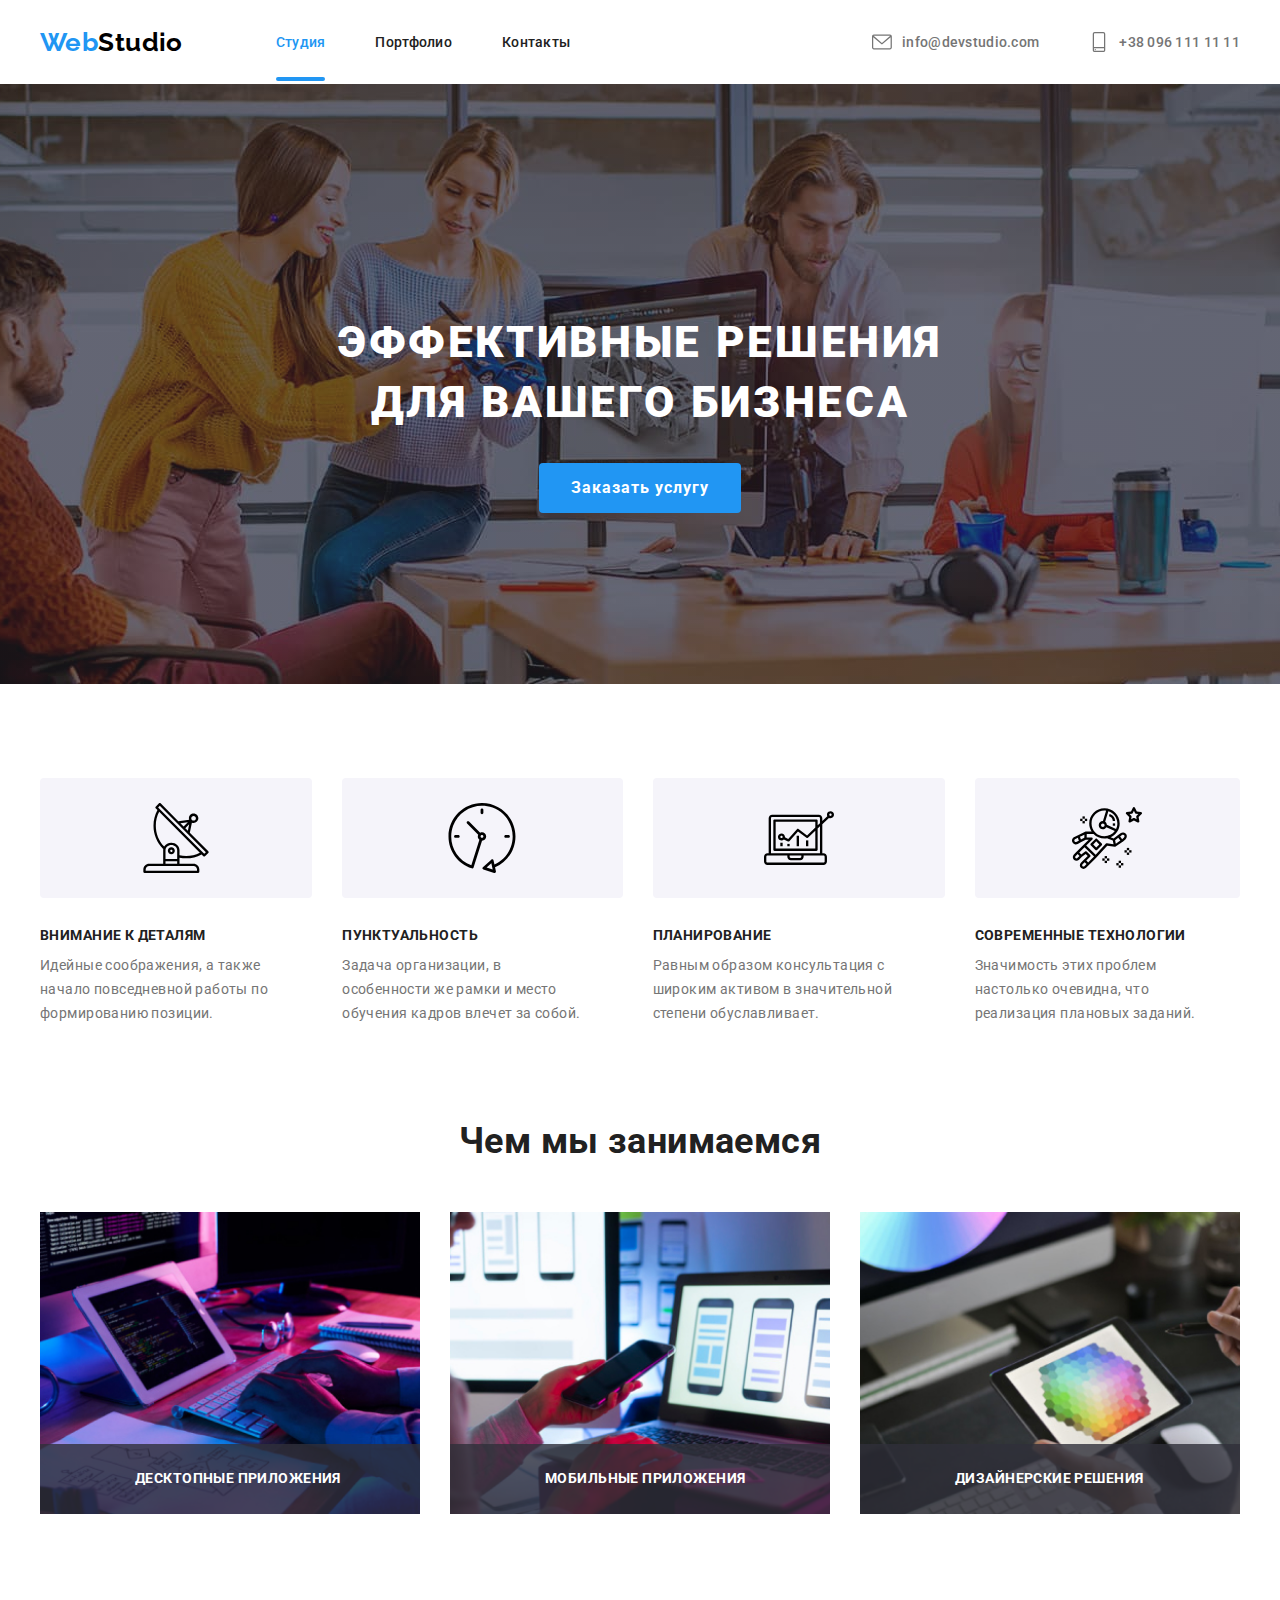
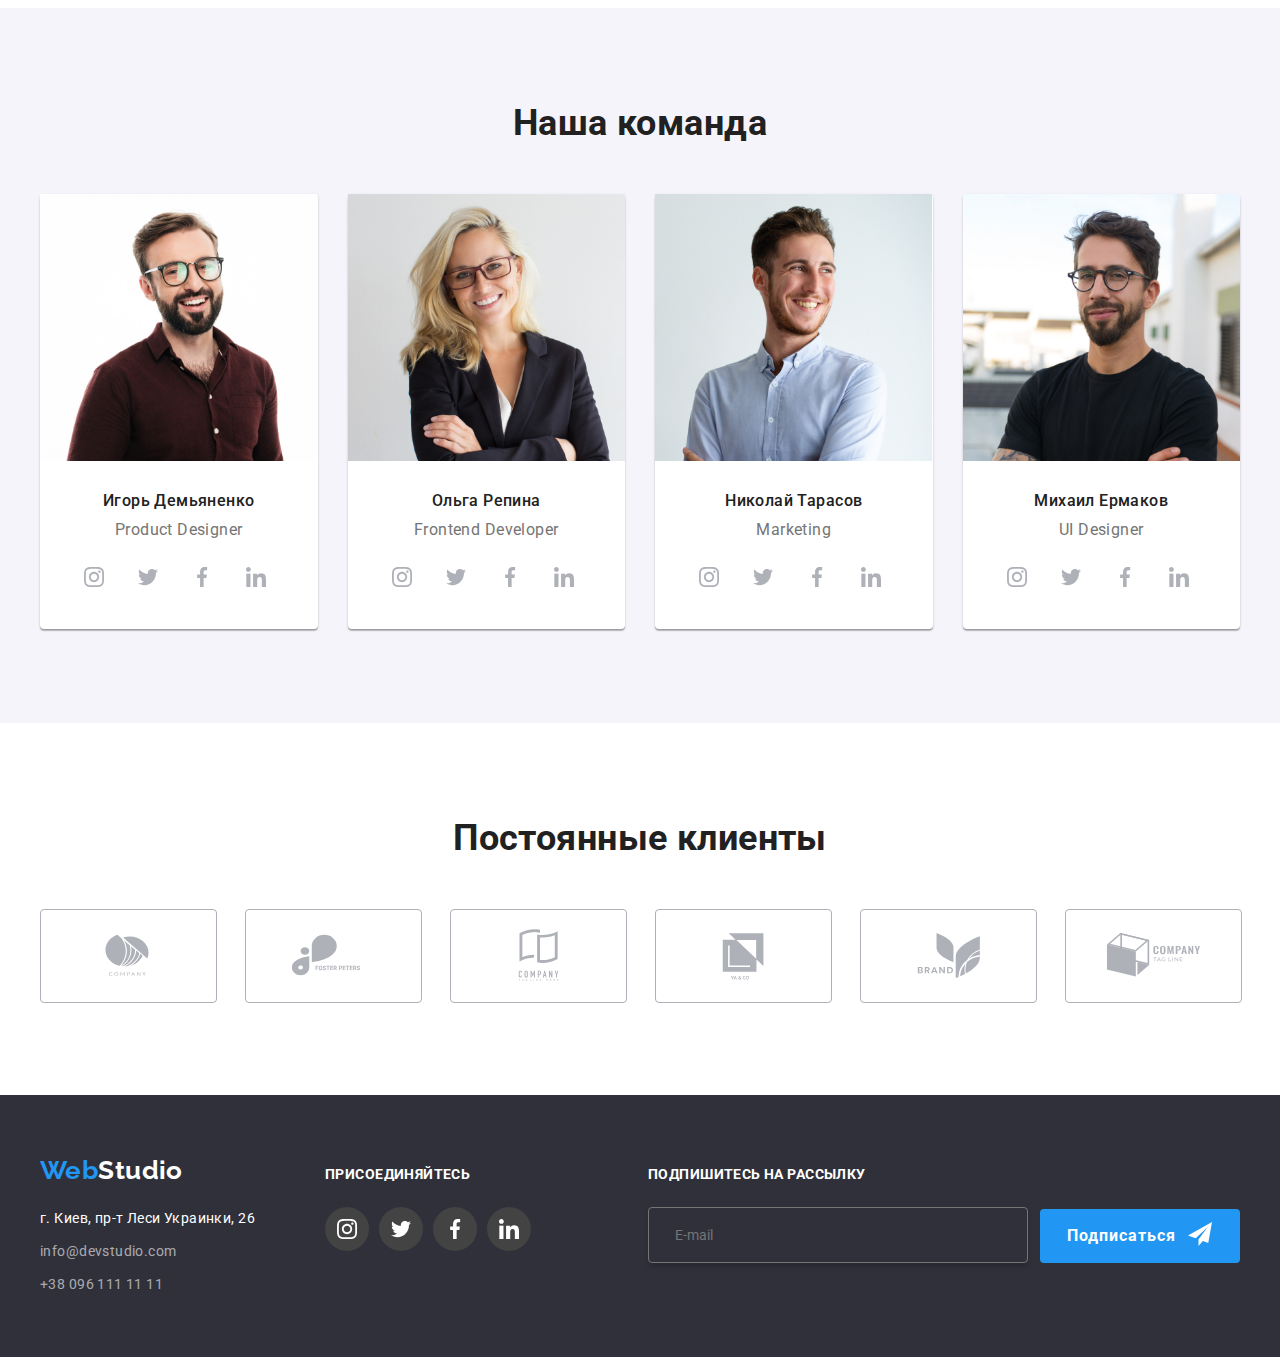
==== commit 4f5837bb: "mistakes" ====
--- a/index.html
+++ b/index.html
@@ -120,7 +120,7 @@
 
             <section class="section activity">
                 <div class="container">
-                    <h2 class="title">
+                    <h2 class="container__title title">
                         Чем мы занимаемся
                     </h2>
                     <ul class="list">
@@ -154,7 +154,7 @@
 
             <section class="section team">
                 <div class="container">
-                    <h2 class="title">
+                    <h2 class="container__title title">
                         Наша команда
                     </h2>
                     <ul class="list">
@@ -310,7 +310,7 @@
 
             <section class="section client">
                 <div class="container">
-                    <h2 class="title">Постоянные клиенты</h2>
+                    <h2 class="container__title title">Постоянные клиенты</h2>
                     <ul class="list">
                         <li class="client__list">
                             <a class="client__link" href="#">
@@ -445,7 +445,7 @@
                         <use href="./images/icons.svg#icon-Vector"></use>
                     </svg>
                 </button>
-                <strong class="modal-title">
+                <strong class="title title--small">
                     Оставьте свои данные, мы вам перезвоним
                 </strong>
                 <form class="form" name="form-main">
@@ -487,6 +487,6 @@
                 </form>
             </div>
         </div>
-        <script src="./css/js/modal.js"></script>
+        <script src="./js/modal.js"></script>
     </body>
 </html>
--- a/css/main.min.css
+++ b/css/main.min.css
@@ -1 +1 @@
-/*! normalize.css v8.0.1 | MIT License | github.com/necolas/normalize.css */html{line-height:1.15;-webkit-text-size-adjust:100%}body{margin:0}main{display:block}h1{font-size:2em;margin:.67em 0}hr{box-sizing:content-box;height:0;overflow:visible}pre{font-family:monospace,monospace;font-size:1em}a{background-color:rgba(0,0,0,0)}abbr[title]{border-bottom:none;text-decoration:underline;-webkit-text-decoration:underline dotted;text-decoration:underline dotted}b,strong{font-weight:bolder}code,kbd,samp{font-family:monospace,monospace;font-size:1em}small{font-size:80%}sub,sup{font-size:75%;line-height:0;position:relative;vertical-align:baseline}sub{bottom:-0.25em}sup{top:-0.5em}img{border-style:none}button,input,optgroup,select,textarea{font-family:inherit;font-size:100%;line-height:1.15;margin:0}button,input{overflow:visible}button,select{text-transform:none}button,[type=button],[type=reset],[type=submit]{-webkit-appearance:button}button::-moz-focus-inner,[type=button]::-moz-focus-inner,[type=reset]::-moz-focus-inner,[type=submit]::-moz-focus-inner{border-style:none;padding:0}button:-moz-focusring,[type=button]:-moz-focusring,[type=reset]:-moz-focusring,[type=submit]:-moz-focusring{outline:1px dotted ButtonText}fieldset{padding:.35em .75em .625em}legend{box-sizing:border-box;color:inherit;display:table;max-width:100%;padding:0;white-space:normal}progress{vertical-align:baseline}textarea{overflow:auto}[type=checkbox],[type=radio]{box-sizing:border-box;padding:0}[type=number]::-webkit-inner-spin-button,[type=number]::-webkit-outer-spin-button{height:auto}[type=search]{-webkit-appearance:textfield;outline-offset:-2px}[type=search]::-webkit-search-decoration{-webkit-appearance:none}::-webkit-file-upload-button{-webkit-appearance:button;font:inherit}details{display:block}summary{display:list-item}template{display:none}[hidden]{display:none}:root{--font-family-primary: "Roboto", sans-serif;--font-family-logo: "Raleway", sans-serif;--color-background-primary: #e5e5e5;--color-tertiary: #ffffff;--color-primary: #757575;--color-secondary: #212121;--color-accent: #2196f3;--color-background: #2f303a;--color-button: #f5f4fa;--color-button-secondary: #eeeeee;--color-logo: #000000;--color-top: #ececec;--color-client: #afb1b8}.link{text-decoration:none;color:inherit;transition:opacity 250ms cubic-bezier(0.4, 0, 0.2, 1)}.list{list-style:none;display:flex;padding-left:0;margin:0}.container{margin-left:auto;margin-right:auto;width:1200px;padding-left:15px;padding-right:15px}h1,h2,h3,h4,h5,h6,p{margin:0}img{display:block;max-width:100%;height:auto}*:focus-visible{outline:none}.logo{font-family:var(--font-family-logo);font-weight:700;font-size:26px;line-height:1.19;color:var(--color-logo)}.footer .logo{color:var(--color-tertiary)}.nav{display:flex;align-items:center;margin-top:24px}.accent{color:var(--color-accent)}.nav__list{margin-left:93px}.nav__link{padding-top:32px;padding-bottom:32px;font-weight:500;line-height:1.14;line-height:100%;letter-spacing:.02em;display:flex;align-items:center;fill:var(--color-primary);cursor:pointer;color:var(--color-primary)}.nav__link--black{color:var(--color-secondary)}.nav__current{position:relative}.nav__link.nav__current::after{position:absolute;content:" ";display:block;background-color:var(--color-accent);bottom:0;height:4px;width:100%;border-radius:2px}.nav__mail::after{content:"info@devstudio.com";display:inline-block}.nav__phone::after{content:"+38 096 111 11 11";display:inline-block}.nav__link:hover,.nav__link:focus,.nav__current,.accent{color:var(--color-accent);fill:var(--color-accent);transition:cubic-bezier(0.4, 0, 0.2, 1);transition-duration:250ms}.nav__icon{width:20px;height:20px;margin-right:10px}.nav__adress{margin-left:auto}.nav__item:not(:last-child){margin-right:50px}.nav--border{border-bottom:1px solid var(--color-top)}.overlay{background-image:linear-gradient(to right, rgba(47, 48, 58, 0.4), rgba(47, 48, 58, 0.4)),url(../images/bg.jpg);background-color:var(--color-background);background-repeat:no-repeat;background-position:center;background-size:cover;max-width:1600px;max-height:600px;margin-left:auto;margin-right:auto}.activity{margin-top:-94px}.activity__item:not(:last-child){margin-right:30px}.activity__item{position:relative;width:100%}.activity__img{width:100%}.activity__item::before{position:absolute;bottom:0;background-color:rgba(47,48,58,.8);content:" ";width:100%;height:70px}.activity__text{bottom:27px;position:absolute;font-weight:700;text-transform:uppercase;line-height:1.17;color:var(--color-tertiary);left:25%}.team{background-color:var(--color-button)}.team__item{width:100%;background-color:#fff;border-radius:4px;box-shadow:0px 2px 1px 0px rgba(0,0,0,.2),0px 1px 1px 0px rgba(0,0,0,.14),0px 1px 3px 0px rgba(0,0,0,.12)}.team__item:not(:last-child){margin-right:30px}.team__img{margin-bottom:30px}.team__text{color:var(--color-secondary);font-size:16px;font-weight:500;line-height:1.19;text-align:center;margin-bottom:10px}.team__position{color:var(--color-primary);font-size:16px;line-height:1.19;text-align:center}.social-list{margin-top:16px;margin-bottom:30px}.social-list__item:first-child{margin-left:32px}.social-list__item:not(:last-child){margin-right:10px}.social-list__link{display:block;width:44px;height:44px;border-radius:50%}.social-list__link--grey{background-color:#434343}.social-list__link:hover,.social-list__link:focus{cursor:pointer;background-color:var(--color-accent);transition:cubic-bezier(0.4, 0, 0.2, 1);transition-duration:250ms}.social-list__icon{fill:var(--color-client);cursor:pointer;padding:12px;width:20px;height:20px}.social-list__icon:hover{fill:var(--color-tertiary);transition:cubic-bezier(0.4, 0, 0.2, 1);transition-duration:250ms}.client__link{width:100%;height:100%;display:flex;align-items:center;justify-content:center;cursor:pointer;fill:var(--color-client);border:1px solid var(--color-client);border-radius:4px}.client__link:hover,.client__link:focus{fill:var(--color-accent);transition:cubic-bezier(0.4, 0, 0.2, 1);transition-duration:250ms}.client__link:hover,.client__link:focus{border:1px solid var(--color-accent);transition:cubic-bezier(0.4, 0, 0.2, 1);transition-duration:250ms}.client__list{width:170px;height:92px}.client__list:not(:last-child){margin-right:30px}.client__icon{width:106px;height:60px}.benefit__item{display:flex;height:120px;align-items:center;justify-content:center;border-radius:4px;background-color:var(--color-button);margin-bottom:30px}.benefit__icon{width:70px;height:70px}.benefit__title{color:var(--color-secondary);font-weight:700;font-size:14px;line-height:1.14;text-transform:uppercase;margin-bottom:10px}.benefit__text{color:var(--color-primary);line-height:1.71;margin-right:30px}.benefit__list:not(:last-child){margin-right:30px}.section{padding-top:94px;padding-bottom:94px}.hero{padding-top:200px;padding-bottom:200px;text-align:center}.hero__title{font-weight:900;font-size:44px;text-transform:uppercase;letter-spacing:.06em;line-height:1.36;margin-bottom:30px;color:var(--color-tertiary)}.footer-contakts-link{color:var(--color-tertiary);line-height:1.71;font-style:normal}.footer-menu:not(:last-child){margin-bottom:9px}.footer-contakts-link:hover,.footer-contakts-link:focus{color:var(--color-accent);transition:cubic-bezier(0.4, 0, 0.2, 1);transition-duration:250ms}.footer-contakts-list .items{color:rgba(255,255,255,.6)}.footer{background-color:var(--color-background);padding-top:60px;padding-bottom:60px}.footer-flex{display:flex;align-items:baseline}.adress{margin-right:70px}.footer-contakts-list{display:block;margin-top:20px}.cta{color:var(--color-tertiary);text-transform:uppercase;line-height:1.14;font-weight:700;letter-spacing:.03em}.list-cta,.form-follow-input{margin-top:20px}.social-item-cta:not(:last-child){margin-right:10px}.social-icon-cta{cursor:pointer;padding:12px;fill:var(--color-tertiary);width:20px;height:20px}.follow-form{display:block;margin-left:auto}.form-follow-send{display:flex;align-items:flex-end}.form-follow-input{height:50px;width:358px;padding:2px 10px;border:none;border-radius:4px;font-size:16px;box-shadow:0px 4px 4px 0px rgba(0,0,0,.15);background-color:var(--color-background);border:1px solid var(--color-primary);font:inherit}.form-follow-input:hover,.form-follow-input:focus{border-color:var(--color-accent);color:var(--color-tertiary);transition:cubic-bezier(0.4, 0, 0.2, 1);transition-duration:250ms}.form-follow-input::-moz-placeholder{padding:15px 295px 15px 16px}.form-follow-input:-ms-input-placeholder{padding:15px 295px 15px 16px}.form-follow-input::placeholder{padding:15px 295px 15px 16px}.form-field-input:hover+svg,.form-field-input:focus+svg{fill:var(--color-accent);border-color:var(--color-accent);transition:cubic-bezier(0.4, 0, 0.2, 1);transition-duration:250ms}.form-send-button{position:relative;height:50px;width:200px;background-color:var(--color-accent);border-radius:4px;padding:27px;border:none;margin-left:12px;cursor:pointer;align-items:center;display:flex;font-family:var(--font-family-primary);font-weight:700;font-size:16px;line-height:1.88;letter-spacing:.06em;color:var(--color-tertiary)}.form-send-icon{position:absolute;fill:var(--color-tertiary);right:28px;top:13px;margin-left:10px}.project{flex-wrap:wrap}.project__list:nth-last-child(-n+3){margin-bottom:0}.project__list:not(:nth-child(3n)){margin-right:30px}.project__list{position:relative;box-sizing:border-box;width:370px;height:auto;margin-bottom:30px;background-color:#fff;overflow:hidden}.project__link{display:block}.project__link:hover{box-shadow:1px 4px 6px rgba(0,0,0,.16),0px 4px 4px rgba(0,0,0,.06),0px 1px 1px rgba(0,0,0,.12)}.project__img{display:block;position:relative;width:370px;height:294px;overflow:hidden}.project__title{color:var(--color-secondary);font-size:18px;font-weight:700;line-height:2;letter-spacing:.06em;margin-bottom:4px}.project__text{font-size:16px;line-height:1.88;margin-bottom:0}.project__group{padding:20px 24px;border-bottom:1px solid var(--color-button-secondary);border-left:1px solid var(--color-button-secondary);border-right:1px solid var(--color-button-secondary)}.project__overlay{position:absolute;padding:63px 24px;top:0;left:0;font-size:18px;line-height:1.55;color:var(--color-tertiary);background-color:var(--color-accent);transform:translateY(410px);transition:cubic-bezier(0.4, 0, 0.2, 1);transition-duration:250ms}.project__link:hover .project__overlay{transform:translateY(0)}.modal{position:absolute;top:50%;left:50%;transform:translate(-50%, -50%);padding:40px;width:528px;height:581px;border-radius:4px;background-color:var(--color-tertiary);box-shadow:0px 2px 1px 0px rgba(0,0,0,.2),0px 1px 1px 0px rgba(0,0,0,.14),0px 1px 3px 0px rgba(0,0,0,.12)}.overlay-button{position:relative}.project-overlay{transition:cubic-bezier(0.4, 0, 0.2, 1);transition-duration:1250ms}.close-button{position:absolute;transform:translate(-75%, -75%);margin:3px 4px 4px 4px;border:1px solid var(--color-tertiary)}.close-button:hover,.close-button:focus{fill:var(--color-accent)}.modal-button{position:absolute;top:8px;right:8px;padding:0;width:30px;height:30px;border:1px solid rgba(0,0,0,.1);border-radius:50%;background-color:var(--color-tertiary);cursor:pointer;transition:cubic-bezier(0.4, 0, 0.2, 1);transition-duration:250ms}.modal-title{font-weight:700;font-size:20px;line-height:1.15;color:var(--color-secondary)}.form{padding-top:12px}.form-field-lable{font-size:12px;line-height:1.16;display:block;color:var(--color-primary);padding-bottom:4px}.form-field-group{position:relative;border:1px solid var(--color-client);border-radius:4px;margin-bottom:10px}.form-field-input{background-color:var(--color-tertiary);height:35px;width:448px;border:none;padding-left:35px;padding-right:13px;cursor:pointer}.form-field-group:hover,.form-field-group:focus,.form-field-group:active,.form-field-input:hover,.form-field-input:focus,.form-field-input:active{fill:var(--color-accent);border-color:var(--color-accent)}.form-field-icon{position:absolute;top:50%;left:3%;transform:translateY(-50%);fill:var(--color-logo)}.form-field-textarea{height:120px;resize:none;padding:12px 16px}.form-field-button{width:200px;height:50px;background-color:var(--color-accent);font-family:var(--font-family-primary);font-weight:700;font-size:16px;line-height:1.88;letter-spacing:.06em;color:var(--color-tertiary);cursor:pointer;border:none;border-radius:4px;display:block;margin-top:30px;margin-left:auto;margin-right:auto}.check-input{-webkit-appearance:none;-moz-appearance:none;appearance:none;width:16px;height:15px;border:1px solid #2196f3;position:relative;display:flex;align-items:center;margin-right:7px}.form-check{display:flex;align-items:center;cursor:pointer;margin-top:20px}.option{display:flex;justify-content:flex-end;flex-direction:row-reverse;margin-left:14px;padding-top:10px}.check__input{margin-right:7px;border:none;cursor:pointer}.check__agree{color:var(--color-accent);padding-left:3px}.title{font-weight:700;font-style:36px;line-height:1.17;color:var(--color-secondary);margin-bottom:50px;text-align:center}body{font-family:var(--font-family-primary);background-color:var(--color-background-primar);color:var(--color-primary);font-size:14px;font-weight:400;line-height:1.7;letter-spacing:.03em}.btn{background-color:var(--color-accent);font-family:var(--font-family-primary);font-weight:700;font-size:16px;line-height:1.88;letter-spacing:.06em;color:var(--color-tertiary);cursor:pointer;border:none;border-radius:4px;display:block;padding:10px 32px;margin:auto}.button.active{background-color:var(--color-accent);color:var(--color-tertiary);cursor:pointer}.button{font-family:var(--font-family-primary);background-color:var(--color-button);color:var(--color-secondary);font-weight:500;font-size:16px;line-height:1.63;letter-spacing:.03em;border:none;cursor:pointer;border-radius:4px;padding:6px 22px}.button:last-child{margin-right:0}.btn-list:hover,.btn-list:focus{box-shadow:0px 3px 1px rgba(0,0,0,.1),0px 1px 2px rgba(0,0,0,.08),0px 2px 2px rgba(0,0,0,.12)}.button:hover,.button:focus{background-color:var(--color-accent);color:var(--color-tertiary);transition:cubic-bezier(0.4, 0, 0.2, 1);transition-duration:250ms}.button-caption{display:none}.button-list{justify-content:center;margin-bottom:50px}.btn-list{margin-right:8px}.backdrop{position:fixed;left:0;top:0;width:100%;height:100%;background-color:rgba(0,0,0,.2);transition:opacity 250ms cubic-bezier(0.4, 0, 0.2, 1);opacity:1}.backdrop.is-hidden{opacity:0;pointer-events:none;visibility:hidden}.is-hidden{display:none}/*# sourceMappingURL=main.min.css.map */+/*! normalize.css v8.0.1 | MIT License | github.com/necolas/normalize.css */html{line-height:1.15;-webkit-text-size-adjust:100%}body{margin:0}main{display:block}h1{font-size:2em;margin:.67em 0}hr{box-sizing:content-box;height:0;overflow:visible}pre{font-family:monospace,monospace;font-size:1em}a{background-color:rgba(0,0,0,0)}abbr[title]{border-bottom:none;text-decoration:underline;-webkit-text-decoration:underline dotted;text-decoration:underline dotted}b,strong{font-weight:bolder}code,kbd,samp{font-family:monospace,monospace;font-size:1em}small{font-size:80%}sub,sup{font-size:75%;line-height:0;position:relative;vertical-align:baseline}sub{bottom:-0.25em}sup{top:-0.5em}img{border-style:none}button,input,optgroup,select,textarea{font-family:inherit;font-size:100%;line-height:1.15;margin:0}button,input{overflow:visible}button,select{text-transform:none}button,[type=button],[type=reset],[type=submit]{-webkit-appearance:button}button::-moz-focus-inner,[type=button]::-moz-focus-inner,[type=reset]::-moz-focus-inner,[type=submit]::-moz-focus-inner{border-style:none;padding:0}button:-moz-focusring,[type=button]:-moz-focusring,[type=reset]:-moz-focusring,[type=submit]:-moz-focusring{outline:1px dotted ButtonText}fieldset{padding:.35em .75em .625em}legend{box-sizing:border-box;color:inherit;display:table;max-width:100%;padding:0;white-space:normal}progress{vertical-align:baseline}textarea{overflow:auto}[type=checkbox],[type=radio]{box-sizing:border-box;padding:0}[type=number]::-webkit-inner-spin-button,[type=number]::-webkit-outer-spin-button{height:auto}[type=search]{-webkit-appearance:textfield;outline-offset:-2px}[type=search]::-webkit-search-decoration{-webkit-appearance:none}::-webkit-file-upload-button{-webkit-appearance:button;font:inherit}details{display:block}summary{display:list-item}template{display:none}[hidden]{display:none}:root{--font-family-primary: "Roboto", sans-serif;--font-family-logo: "Raleway", sans-serif;--color-background-primary: #e5e5e5;--color-tertiary: #ffffff;--color-primary: #757575;--color-secondary: #212121;--color-accent: #2196f3;--color-background: #2f303a;--color-button: #f5f4fa;--color-button-secondary: #eeeeee;--color-logo: #000000;--color-top: #ececec;--color-client: #afb1b8}.link{text-decoration:none;color:inherit;transition:opacity 250ms cubic-bezier(0.4, 0, 0.2, 1)}.list{list-style:none;display:flex;padding-left:0;margin:0}h1,h2,h3,h4,h5,h6,p{margin:0}img{display:block;max-width:100%;height:auto}*:focus-visible{outline:none}.logo{font-family:var(--font-family-logo);font-weight:700;font-size:26px;line-height:1.19;color:var(--color-logo)}.footer .logo{color:var(--color-tertiary)}.nav{display:flex;align-items:center}.accent{color:var(--color-accent)}.nav__list{margin-left:93px}.nav__link{padding-top:32px;padding-bottom:32px;font-weight:500;line-height:1.14;line-height:100%;letter-spacing:.02em;display:flex;align-items:center;fill:var(--color-primary);cursor:pointer;color:var(--color-primary)}.nav__link--black{color:var(--color-secondary)}.nav__current{position:relative}.nav__link.nav__current::after{position:absolute;content:" ";display:block;background-color:var(--color-accent);bottom:0;height:4px;width:100%;border-radius:2px}.nav__mail::after{content:"info@devstudio.com";display:inline-block}.nav__phone::after{content:"+38 096 111 11 11";display:inline-block}.nav__link:hover,.nav__link:focus,.nav__current,.accent{color:var(--color-accent);fill:var(--color-accent);transition:cubic-bezier(0.4, 0, 0.2, 1);transition-duration:250ms}.nav__icon{width:20px;height:20px;margin-right:10px}.nav__adress{margin-left:auto}.nav__item:not(:last-child){margin-right:50px}.nav--border{border-bottom:1px solid var(--color-top)}.overlay{background-image:linear-gradient(to right, rgba(47, 48, 58, 0.4), rgba(47, 48, 58, 0.4)),url(../images/bg.jpg);background-color:var(--color-background);background-repeat:no-repeat;background-position:center;background-size:cover;max-width:1600px;max-height:600px;margin-left:auto;margin-right:auto}.activity{margin-top:-94px}.activity__item:not(:last-child){margin-right:30px}.activity__item{position:relative;width:100%}.activity__item::before{position:absolute;bottom:0;background-color:rgba(47,48,58,.8);content:" ";width:100%;height:70px}.activity__img{width:100%}.activity__text{bottom:27px;position:absolute;font-weight:700;text-transform:uppercase;line-height:1.17;color:var(--color-tertiary);left:25%}.team{background-color:var(--color-button)}.team__item{width:100%;background-color:#fff;border-radius:4px;box-shadow:0px 2px 1px 0px rgba(0,0,0,.2),0px 1px 1px 0px rgba(0,0,0,.14),0px 1px 3px 0px rgba(0,0,0,.12)}.team__item:not(:last-child){margin-right:30px}.team__img{margin-bottom:30px}.team__text{color:var(--color-secondary);font-size:16px;font-weight:500;line-height:1.19;text-align:center;margin-bottom:10px}.team__position{color:var(--color-primary);font-size:16px;line-height:1.19;text-align:center}.social-list{margin-top:16px;margin-bottom:30px}.social-list__item:first-child{margin-left:32px}.social-list__item:not(:last-child){margin-right:10px}.social-list__link{display:block;width:44px;height:44px;border-radius:50%}.social-list__link--grey{background-color:#434343}.social-list__link:hover,.social-list__link:focus{cursor:pointer;background-color:var(--color-accent);transition:cubic-bezier(0.4, 0, 0.2, 1);transition-duration:250ms}.social-list__icon{fill:var(--color-client);cursor:pointer;padding:12px;width:20px;height:20px}.social-list__icon:hover{fill:var(--color-tertiary);transition:cubic-bezier(0.4, 0, 0.2, 1);transition-duration:250ms}.client__link{width:100%;height:100%;display:flex;align-items:center;justify-content:center;cursor:pointer;fill:var(--color-client);border:1px solid var(--color-client);border-radius:4px}.client__link:hover,.client__link:focus{fill:var(--color-accent);transition:cubic-bezier(0.4, 0, 0.2, 1);transition-duration:250ms;border:1px solid var(--color-accent)}.client__list{width:100%;height:92px}.client__list:not(:last-child){margin-right:30px}.client__icon{width:106px;height:60px}.benefit__item{display:flex;height:120px;align-items:center;justify-content:center;border-radius:4px;background-color:var(--color-button);margin-bottom:30px}.benefit__icon{width:70px;height:70px}.benefit__title{color:var(--color-secondary);font-weight:700;font-size:14px;line-height:1.14;text-transform:uppercase;margin-bottom:10px}.benefit__text{color:var(--color-primary);line-height:1.71;margin-right:30px}.benefit__list:not(:last-child){margin-right:30px}.title{font-weight:700;font-size:36px;line-height:1.17;color:var(--color-secondary);text-align:center}.title--small{font-size:20px;line-height:1.15}.section{padding-top:94px;padding-bottom:94px}.hero{padding-top:200px;padding-bottom:200px;text-align:center}.hero__title{font-weight:900;font-size:44px;text-transform:uppercase;letter-spacing:.06em;line-height:1.36;margin-bottom:30px;color:var(--color-tertiary)}.footer-contakts-link{color:var(--color-tertiary);line-height:1.71;font-style:normal}.footer-menu:not(:last-child){margin-bottom:9px}.footer-contakts-link:hover,.footer-contakts-link:focus{color:var(--color-accent);transition:cubic-bezier(0.4, 0, 0.2, 1);transition-duration:250ms}.footer-contakts-list .items{color:rgba(255,255,255,.6)}.footer{background-color:var(--color-background);padding-top:60px;padding-bottom:60px}.footer-flex{display:flex;align-items:baseline}.adress{margin-right:70px}.footer-contakts-list{display:block;margin-top:20px}.cta{color:var(--color-tertiary);text-transform:uppercase;line-height:1.14;font-weight:700;letter-spacing:.03em}.list-cta,.form-follow-input{margin-top:20px}.social-item-cta:not(:last-child){margin-right:10px}.social-icon-cta{cursor:pointer;padding:12px;fill:var(--color-tertiary);width:20px;height:20px}.follow-form{display:block;margin-left:auto}.form-follow-send{display:flex;align-items:flex-end}.form-follow-input{height:50px;width:358px;padding:2px 10px;border:none;border-radius:4px;font-size:16px;box-shadow:0px 4px 4px 0px rgba(0,0,0,.15);background-color:var(--color-background);border:1px solid var(--color-primary);font:inherit}.form-follow-input:hover,.form-follow-input:focus{border-color:var(--color-accent);color:var(--color-tertiary);transition:cubic-bezier(0.4, 0, 0.2, 1);transition-duration:250ms}.form-follow-input::-moz-placeholder{padding:15px 295px 15px 16px}.form-follow-input:-ms-input-placeholder{padding:15px 295px 15px 16px}.form-follow-input::placeholder{padding:15px 295px 15px 16px}.form-field-input:hover+svg,.form-field-input:focus+svg{fill:var(--color-accent);border-color:var(--color-accent);transition:cubic-bezier(0.4, 0, 0.2, 1);transition-duration:250ms}.form-send-button{position:relative;height:50px;width:200px;background-color:var(--color-accent);border-radius:4px;padding:27px;border:none;margin-left:12px;cursor:pointer;align-items:center;display:flex;font-family:var(--font-family-primary);font-weight:700;font-size:16px;line-height:1.88;letter-spacing:.06em;color:var(--color-tertiary)}.form-send-icon{position:absolute;fill:var(--color-tertiary);right:28px;top:13px;margin-left:10px}.project{flex-wrap:wrap}.project__list:nth-last-child(-n+3){margin-bottom:0}.project__list:not(:nth-child(3n)){margin-right:30px}.project__list{position:relative;box-sizing:border-box;width:370px;height:auto;margin-bottom:30px;background-color:#fff;overflow:hidden}.project__link{display:block}.project__link:hover{box-shadow:1px 4px 6px rgba(0,0,0,.16),0px 4px 4px rgba(0,0,0,.06),0px 1px 1px rgba(0,0,0,.12)}.project__img{display:block;position:relative;width:370px;height:294px;overflow:hidden}.project__title{color:var(--color-secondary);font-size:18px;font-weight:700;line-height:2;letter-spacing:.06em;margin-bottom:4px}.project__text{font-size:16px;line-height:1.88;margin-bottom:0}.project__group{padding:20px 24px;border-bottom:1px solid var(--color-button-secondary);border-left:1px solid var(--color-button-secondary);border-right:1px solid var(--color-button-secondary)}.project__overlay{position:absolute;padding:63px 24px;top:0;left:0;font-size:18px;line-height:1.55;color:var(--color-tertiary);background-color:var(--color-accent);transform:translateY(410px);transition:cubic-bezier(0.4, 0, 0.2, 1);transition-duration:250ms}.project__link:hover .project__overlay{transform:translateY(0)}.modal{position:absolute;top:50%;left:50%;transform:translate(-50%, -50%);padding:40px;border-radius:4px;background-color:var(--color-tertiary);box-shadow:0px 2px 1px 0px rgba(0,0,0,.2),0px 1px 1px 0px rgba(0,0,0,.14),0px 1px 3px 0px rgba(0,0,0,.12)}.overlay-button{position:relative}.project__overlay{transition:cubic-bezier(0.4, 0, 0.2, 1);transition-duration:1250ms}.close-button{position:absolute;transform:translate(-75%, -75%);margin:3px 4px 4px 4px;border:1px solid var(--color-tertiary)}.close-button:hover,.close-button:focus{fill:var(--color-accent)}.modal-button{position:absolute;top:8px;right:8px;padding:0;width:30px;height:30px;border:1px solid rgba(0,0,0,.1);border-radius:50%;background-color:var(--color-tertiary);cursor:pointer;transition:cubic-bezier(0.4, 0, 0.2, 1);transition-duration:250ms}.form{margin-top:12px}.form-field-lable{font-size:12px;line-height:1.16;display:block;color:var(--color-primary);margin-bottom:4px}.form-field-group{position:relative;border:1px solid var(--color-client);border-radius:4px;margin-bottom:10px}.form-field-input{background-color:var(--color-tertiary);height:35px;width:400px;border:none;cursor:pointer;padding-left:35px;padding-right:13px}.form-field-group:hover,.form-field-group:focus,.form-field-group:active,.form-field-input:hover,.form-field-input:focus,.form-field-input:active{fill:var(--color-accent);border-color:var(--color-accent)}.form-field-icon{position:absolute;top:50%;left:3%;transform:translateY(-50%);fill:var(--color-logo);padding-top:11px;padding-bottom:11px}.form-field-textarea{height:96px;resize:none;padding:12px 16px;font-size:inherit;width:417px}.form-field-button{width:200px;height:50px;background-color:var(--color-accent);font-family:var(--font-family-primary);font-weight:700;font-size:16px;line-height:1.88;letter-spacing:.06em;color:var(--color-tertiary);cursor:pointer;border:none;border-radius:4px;display:block;margin-top:30px;margin-left:auto;margin-right:auto;transition:cubic-bezier(0.4, 0, 0.2, 1);transition-duration:250ms}.check-input{-webkit-appearance:none;-moz-appearance:none;appearance:none;width:16px;height:15px;border:1px solid #2196f3;position:relative;display:flex;align-items:center;margin-right:7px}.form-check{display:flex;align-items:center;cursor:pointer;margin-top:20px}.option{display:flex;justify-content:flex-end;flex-direction:row-reverse;margin-left:14px;margin-top:20px}.check__input{margin-right:7px;border:none;cursor:pointer}.check__agree{color:var(--color-accent);padding-left:3px}body{font-family:var(--font-family-primary);background-color:var(--color-background-primar);color:var(--color-primary);font-size:14px;font-weight:400;line-height:1.7;letter-spacing:.03em}.btn{background-color:var(--color-accent);font-family:var(--font-family-primary);font-weight:700;font-size:16px;line-height:1.88;letter-spacing:.06em;color:var(--color-tertiary);cursor:pointer;border:none;border-radius:4px;display:block;padding:10px 32px;margin:auto}.button.active{background-color:var(--color-accent);color:var(--color-tertiary);cursor:pointer}.button{font-family:var(--font-family-primary);background-color:var(--color-button);color:var(--color-secondary);font-weight:500;font-size:16px;line-height:1.63;letter-spacing:.03em;border:none;cursor:pointer;border-radius:4px;padding:6px 22px}.button:last-child{margin-right:0}.btn-list:hover,.btn-list:focus{box-shadow:0px 3px 1px rgba(0,0,0,.1),0px 1px 2px rgba(0,0,0,.08),0px 2px 2px rgba(0,0,0,.12)}.button:hover,.button:focus{background-color:var(--color-accent);color:var(--color-tertiary);transition:cubic-bezier(0.4, 0, 0.2, 1);transition-duration:250ms}.button-caption{display:none}.button-list{justify-content:center;margin-bottom:50px}.btn-list{margin-right:8px}.backdrop{position:fixed;left:0;top:0;width:100%;height:100%;background-color:rgba(0,0,0,.2);transition:opacity 250ms cubic-bezier(0.4, 0, 0.2, 1);opacity:1}.backdrop.is-hidden{opacity:0;pointer-events:none;visibility:hidden}.is-hidden{display:none}.container{margin-left:auto;margin-right:auto;width:1200px;padding-left:15px;padding-right:15px}.container__title{margin-bottom:50px}/*# sourceMappingURL=main.min.css.map */